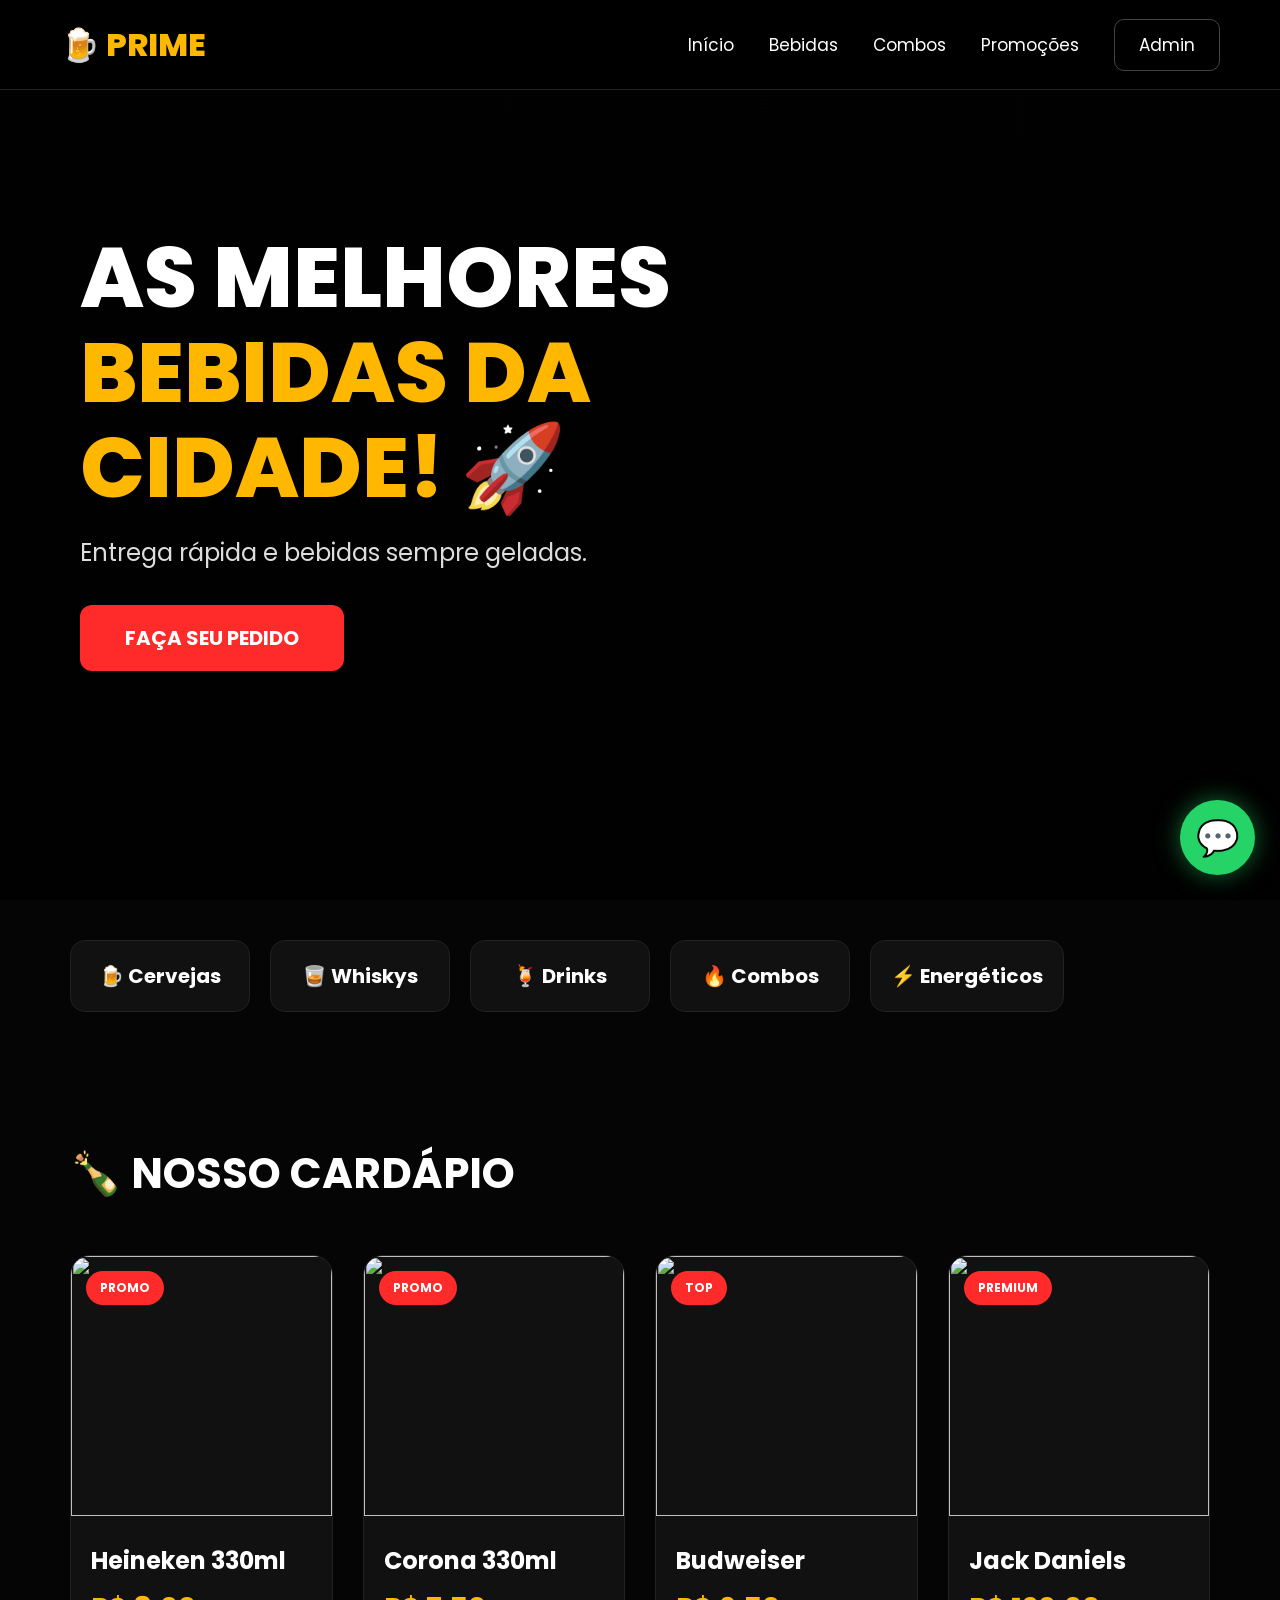
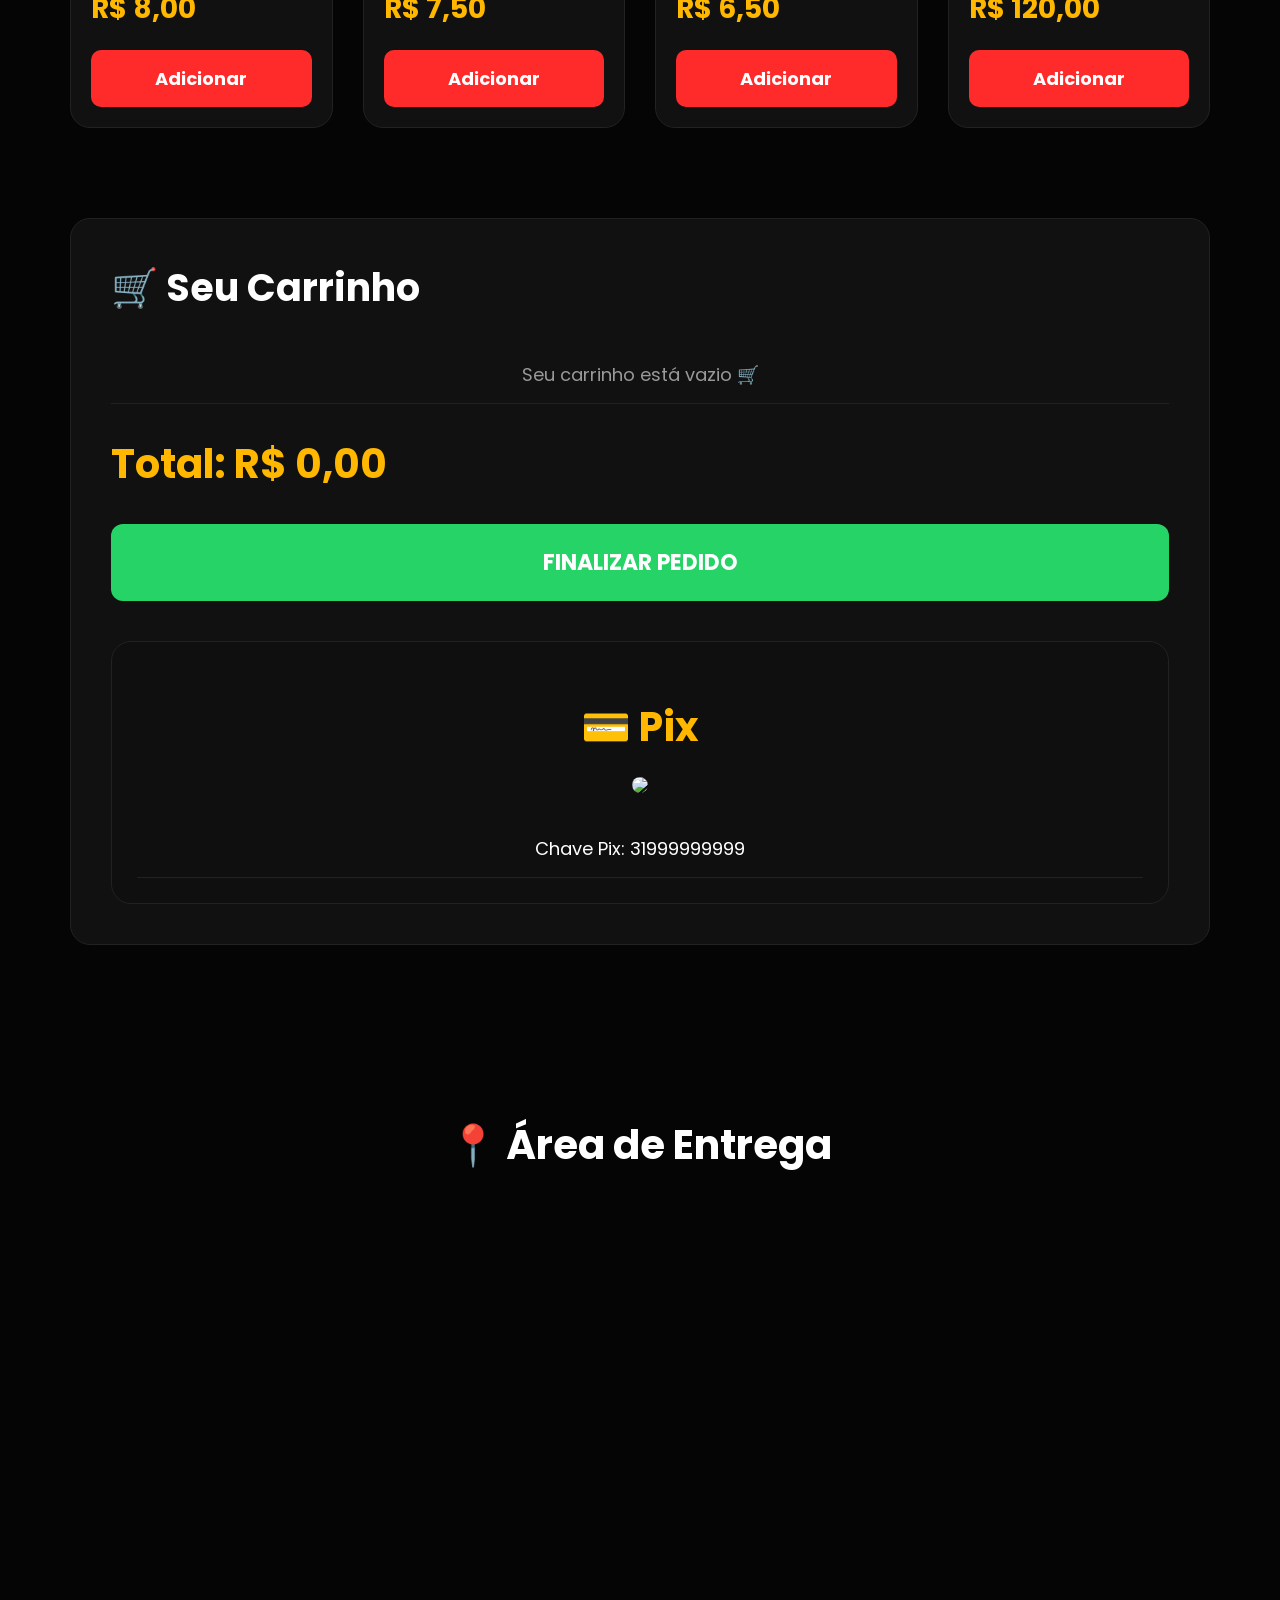
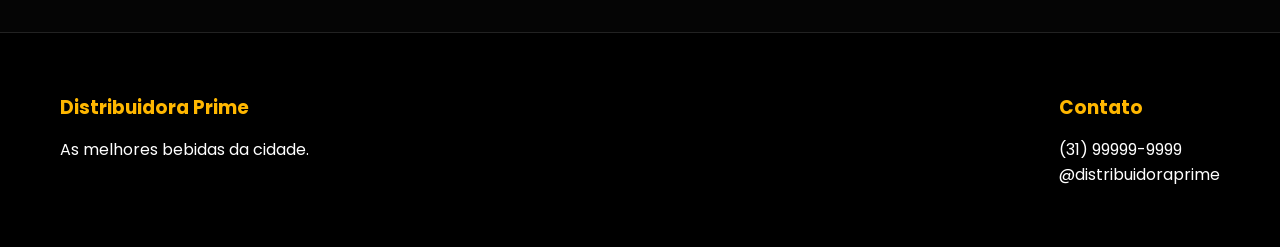
==== index.html @ 2238c29d "jjj" ====
<!DOCTYPE html>
<html lang="pt-br">

<head>

<meta charset="UTF-8">
<meta name="viewport" content="width=device-width, initial-scale=1.0">

<title>Distribuidora Prime</title>

<link rel="stylesheet" href="./style.css">

<link rel="preconnect" href="https://fonts.googleapis.com">

<link href="https://fonts.googleapis.com/css2?family=Poppins:wght@300;400;500;600;700;800&display=swap" rel="stylesheet">

</head>

<body>

<!-- LOADING -->

<div id="loading">

<div class="loader"></div>

<h2>Distribuidora Prime</h2>

</div>

<!-- WHATSAPP -->

<a
href="https://wa.me/5531999999999"
class="whatsapp"
target="_blank">

💬

</a>

<!-- HEADER -->

<header class="header">

<div class="logo">

🍺 PRIME

</div>

<nav>

<a href="index.html">Início</a>

<a href="bebidas.html">Bebidas</a>

<a href="combos.html">Combos</a>

<a href="promocoes.html">Promoções</a>

<a href="admin.html" class="admin-btn">

Admin

</a>

</nav>

</header>

<!-- HERO -->

<section class="hero">

<div class="hero-content fade-up">

<h1>

AS MELHORES <br>

<span>BEBIDAS DA CIDADE!</span> 🚀

</h1>

<p>

Entrega rápida e bebidas sempre geladas.

</p>

<button onclick="irParaCardapio()">

FAÇA SEU PEDIDO

</button>

</div>

</section>

<!-- CATEGORIAS -->

<section class="categorias">

<div class="categoria">
🍺 Cervejas
</div>

<div class="categoria">
🥃 Whiskys
</div>

<div class="categoria">
🍹 Drinks
</div>

<div class="categoria">
🔥 Combos
</div>

<div class="categoria">
⚡ Energéticos
</div>

</section>

<!-- PRODUTOS -->

<section class="produtos">

<div class="titulo">

<h2>

🍾 NOSSO CARDÁPIO

</h2>

</div>

<div class="grid-produtos">

<!-- PRODUTO 1 -->

<div class="card fade-up">

<div class="tag">

PROMO

</div>

<img src="https://images.unsplash.com/photo-1608270586620-248524c67de9?q=80&w=800">

<div class="card-content">

<h3>Heineken 330ml</h3>

<div class="preco">

R$ 8,00

</div>

<button onclick="adicionarCarrinho('Heineken 330ml',8)">

Adicionar

</button>

</div>

</div>

<!-- PRODUTO 2 -->

<div class="card fade-up">

<div class="tag">

PROMO

</div>

<img src="https://images.unsplash.com/photo-1566633806327-68e152aaf26d?q=80&w=800">

<div class="card-content">

<h3>Corona 330ml</h3>

<div class="preco">

R$ 7,50

</div>

<button onclick="adicionarCarrinho('Corona 330ml',7.5)">

Adicionar

</button>

</div>

</div>

<!-- PRODUTO 3 -->

<div class="card fade-up">

<div class="tag">

TOP

</div>

<img src="https://images.unsplash.com/photo-1584225064785-c62a8b43d148?q=80&w=800">

<div class="card-content">

<h3>Budweiser</h3>

<div class="preco">

R$ 6,50

</div>

<button onclick="adicionarCarrinho('Budweiser',6.5)">

Adicionar

</button>

</div>

</div>

<!-- PRODUTO 4 -->

<div class="card fade-up">

<div class="tag">

PREMIUM

</div>

<img src="https://images.unsplash.com/photo-1622483767028-3f66f32aef97?q=80&w=800">

<div class="card-content">

<h3>Jack Daniels</h3>

<div class="preco">

R$ 120,00

</div>

<button onclick="adicionarCarrinho('Jack Daniels',120)">

Adicionar

</button>

</div>

</div>

</div>

</section>

<!-- CARRINHO -->

<section class="carrinho-area">

<div class="carrinho fade-up">

<h2>

🛒 Seu Carrinho

</h2>

<div id="carrinho-itens">

<p class="vazio">

Seu carrinho está vazio 🛒

</p>

</div>

<h3 id="total">

Total: R$ 0,00

</h3>

<button id="finalizar" class="finalizar">

FINALIZAR PEDIDO

</button>

<!-- PIX -->

<div class="pix-box">

<h3>💳 Pix</h3>

<img
src="https://api.qrserver.com/v1/create-qr-code/?size=200x200&data=PIX"
class="pix-qrcode">

<p>Chave Pix: 31999999999</p>

</div>

</div>

</section>

<!-- MAPA -->

<section class="mapa-area">

<h2>

📍 Área de Entrega

</h2>

<iframe
src="https://www.google.com/maps/embed?pb=!1m18"
width="100%"
height="350"
style="border:0;border-radius:20px;"
loading="lazy">
</iframe>

</section>

<!-- FOOTER -->

<footer>

<div>

<h3>Distribuidora Prime</h3>

<p>

As melhores bebidas da cidade.

</p>

</div>

<div>

<h3>Contato</h3>

<p>(31) 99999-9999</p>

<p>@distribuidoraprime</p>

</div>

</footer>

<script src="app.js"></script>

</body>
</html>
---- style.css ----
*{
margin:0;
padding:0;
box-sizing:border-box;
font-family:'Poppins',sans-serif;
}

body{
background:#050505;
color:white;
overflow-x:hidden;
}

/* HEADER */

.header{
position:fixed;
top:0;
left:0;
width:100%;
height:90px;
background:#000;
display:flex;
justify-content:space-between;
align-items:center;
padding:0 60px;
z-index:1000;
border-bottom:1px solid #222;
}

.logo{
font-size:32px;
font-weight:800;
color:#ffb700;
}

nav{
display:flex;
gap:35px;
align-items:center;
}

nav a{
color:white;
text-decoration:none;
font-size:17px;
transition:0.3s;
}

nav a:hover{
color:#ffb700;
}

.admin-btn{
padding:12px 24px;
border:1px solid #444;
border-radius:10px;
}

.admin-btn:hover{
background:#ffb700;
color:black;
}

/* HERO */

.hero{
height:100vh;

background:
linear-gradient(rgba(0,0,0,0.7),rgba(0,0,0,0.8)),
url('https://images.unsplash.com/photo-1514362545857-3bc16c4c7d1b?q=80&w=1600');

background-size:cover;
background-position:center;

display:flex;
align-items:center;

padding:80px;
}

.hero-content{
max-width:650px;
}

.hero h1{
font-size:85px;
line-height:95px;
font-weight:800;
}

.hero span{
color:#ffb700;
}

.hero p{
margin-top:20px;
font-size:24px;
color:#ddd;
}

.hero button{
margin-top:35px;
padding:18px 45px;
border:none;
border-radius:12px;
background:#ff2b2b;
color:white;
font-size:20px;
font-weight:700;
cursor:pointer;
transition:0.3s;
}

.hero button:hover{
transform:scale(1.05);
background:#ffb700;
color:black;
}

/* PRODUTOS */

.produtos{
padding:90px 70px;
}

.titulo h2{
font-size:42px;
margin-bottom:50px;
}

.grid-produtos{
display:grid;
grid-template-columns:repeat(auto-fit,minmax(250px,1fr));
gap:30px;
}

.card{
background:#111;
border-radius:20px;
overflow:hidden;
border:1px solid #222;
transition:0.3s;
}

.card:hover{
transform:translateY(-10px);
border-color:#ffb700;
}

.card img{
width:100%;
height:260px;
object-fit:cover;
}

.card-content{
padding:20px;
}

.card-content h3{
font-size:24px;
margin-bottom:10px;
}

.preco{
font-size:28px;
font-weight:700;
color:#ffb700;
margin-bottom:20px;
}

.card button{
width:100%;
padding:15px;
border:none;
border-radius:10px;
background:#ff2b2b;
color:white;
font-size:18px;
font-weight:700;
cursor:pointer;
transition:0.3s;
}

.card button:hover{
background:#ffb700;
color:black;
}

/* CARRINHO */

.carrinho-area{
padding:0 70px 100px;
}

.carrinho{
background:#111;
border-radius:20px;
padding:40px;
border:1px solid #222;
}

.carrinho h2{
font-size:38px;
margin-bottom:30px;
}

.carrinho p{
padding:15px 0;
border-bottom:1px solid #222;
font-size:18px;
}

.carrinho h3{
margin-top:30px;
font-size:40px;
color:#ffb700;
}

.finalizar{
width:100%;
margin-top:30px;
padding:22px;
border:none;
border-radius:12px;
background:#25d366;
color:white;
font-size:22px;
font-weight:700;
cursor:pointer;
}

footer{
background:#000;
padding:60px;
display:flex;
justify-content:space-between;
border-top:1px solid #222;
}

footer h3{
color:#ffb700;
margin-bottom:15px;
}

/* RESPONSIVO */

@media(max-width:900px){

.header{
padding:20px;
height:auto;
flex-direction:column;
gap:20px;
}

nav{
flex-wrap:wrap;
justify-content:center;
gap:15px;
}

.hero{
padding:30px;
height:auto;
min-height:100vh;
}

.hero h1{
font-size:50px;
line-height:60px;
}

.produtos,
.carrinho-area{
padding:40px 20px;
}

footer{
flex-direction:column;
gap:30px;
}

}
/* PÁGINAS INTERNAS */

.pagina-topo{

padding-top:180px;
padding-bottom:80px;

text-align:center;

background:
linear-gradient(rgba(0,0,0,0.7),rgba(0,0,0,0.8)),
url('https://images.unsplash.com/photo-1514362545857-3bc16c4c7d1b?q=80&w=1600');

background-size:cover;
background-position:center;

}

.pagina-topo h1{

font-size:70px;
margin-bottom:20px;

}

.pagina-topo p{

font-size:24px;
color:#ddd;

}
/* ITENS DO CARRINHO */

.item-carrinho{

display:flex;
justify-content:space-between;
align-items:center;

padding:15px 0;

border-bottom:1px solid #222;

}

.item-carrinho h4{

font-size:20px;

}

.item-carrinho p{

color:#ffb700;
font-weight:700;

}

.item-carrinho button{

background:red;
border:none;
color:white;

width:40px;
height:40px;

border-radius:50%;

cursor:pointer;

font-size:18px;

}

.vazio{

text-align:center;
padding:30px;
color:#999;

}

html{

scroll-behavior:smooth;
}
/* LOADING */

#loading{

position:fixed;
width:100%;
height:100vh;

background:#000;

display:flex;
flex-direction:column;
justify-content:center;
align-items:center;

z-index:99999;

}

.loader{

width:80px;
height:80px;

border:8px solid #222;
border-top:8px solid #ffb700;

border-radius:50%;

animation:girar 1s linear infinite;

}

@keyframes girar{

100%{
transform:rotate(360deg);
}

}

#loading h2{

margin-top:20px;
color:#ffb700;
font-size:32px;

}

/* WHATSAPP */

.whatsapp{

position:fixed;

right:25px;
bottom:25px;

width:75px;
height:75px;

background:#25d366;

display:flex;
justify-content:center;
align-items:center;

border-radius:50%;

font-size:35px;

text-decoration:none;

z-index:9999;

box-shadow:0 0 25px rgba(37,211,102,0.5);

transition:0.3s;

animation:flutuar 2s infinite;

}

.whatsapp:hover{

transform:scale(1.1);

}

@keyframes flutuar{

50%{
transform:translateY(-8px);
}

}

/* CATEGORIAS */

.categorias{

display:flex;
gap:20px;

padding:40px 70px;

overflow:auto;

}

.categoria{

min-width:180px;

background:#111;

padding:20px;

border-radius:15px;

text-align:center;

font-size:20px;
font-weight:700;

border:1px solid #222;

cursor:pointer;

transition:0.3s;

}

.categoria:hover{

background:#ffb700;
color:black;

transform:translateY(-5px);

}

/* TAG DOS PRODUTOS */

.tag{

position:absolute;

top:15px;
left:15px;

background:#ff2b2b;

padding:8px 14px;

border-radius:30px;

font-size:12px;
font-weight:700;

z-index:10;

}

/* CARD */

.card{

position:relative;

}

.card img{

transition:0.4s;

}

.card:hover img{

transform:scale(1.05);

}

/* PIX */

.pix-box{

margin-top:40px;

background:#0f0f0f;

padding:25px;

border-radius:20px;

text-align:center;

border:1px solid #222;

}

.pix-box h3{

margin-bottom:20px;
color:#ffb700;

}

.pix-qrcode{

width:200px;
border-radius:20px;

margin-bottom:20px;

}

/* ANIMAÇÕES */

.fade-up{

animation:fadeUp 1s ease;

}

@keyframes fadeUp{

from{

opacity:0;
transform:translateY(40px);

}

to{

opacity:1;
transform:translateY(0);

}

}

/* BOTÃO LIMPAR */

.limpar-btn{

width:100%;

margin-top:20px;

padding:15px;

border:none;

border-radius:12px;

background:#ff2b2b;

color:white;

font-size:18px;
font-weight:700;

cursor:pointer;

transition:0.3s;

}

.limpar-btn:hover{

background:#ffb700;
color:black;

}

/* ADMIN */

.admin-area{

padding:50px 70px;

}

.admin-box{

background:#111;

padding:40px;

border-radius:20px;

border:1px solid #222;

max-width:700px;

margin:auto;

}

.admin-box h2{

margin-bottom:30px;

font-size:35px;

}

.admin-box input{

width:100%;

padding:18px;

margin-bottom:20px;

border:none;

border-radius:12px;

background:#1a1a1a;

color:white;

font-size:18px;

outline:none;

}

.admin-title{

font-size:40px;

margin-bottom:40px;

text-align:center;

}

.delete-btn{

background:red !important;

}

.delete-btn:hover{

background:#ffb700 !important;
color:black !important;

}

/* MAPA */

.mapa-area{

padding:70px;

}

.mapa-area h2{

font-size:40px;

margin-bottom:30px;

text-align:center;

}

/* RESPONSIVO EXTRA */

@media(max-width:700px){

.hero h1{

font-size:42px;
line-height:52px;

}

.pagina-topo h1{

font-size:45px;

}

.logo{

font-size:24px;

}

.categorias{

padding:20px;

}

.admin-area{

padding:20px;

}

.mapa-area{

padding:20px;

}

}
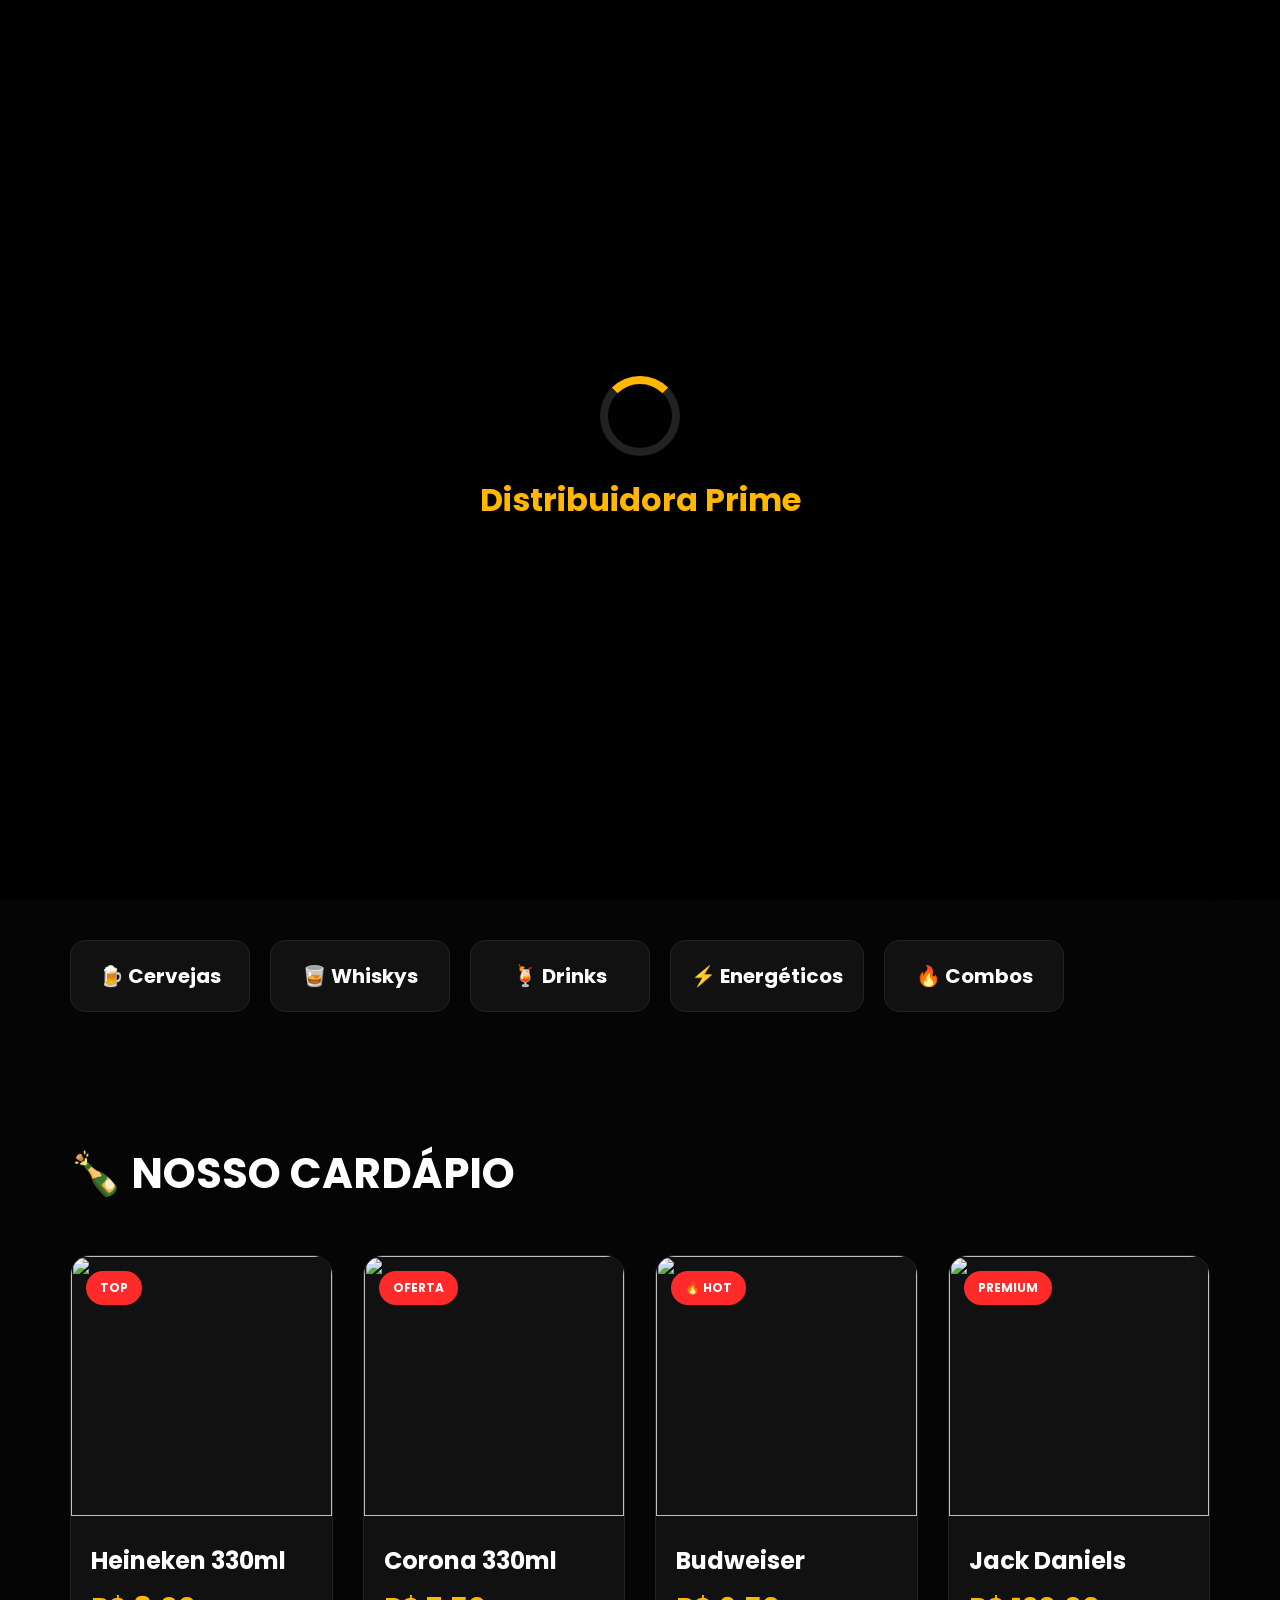
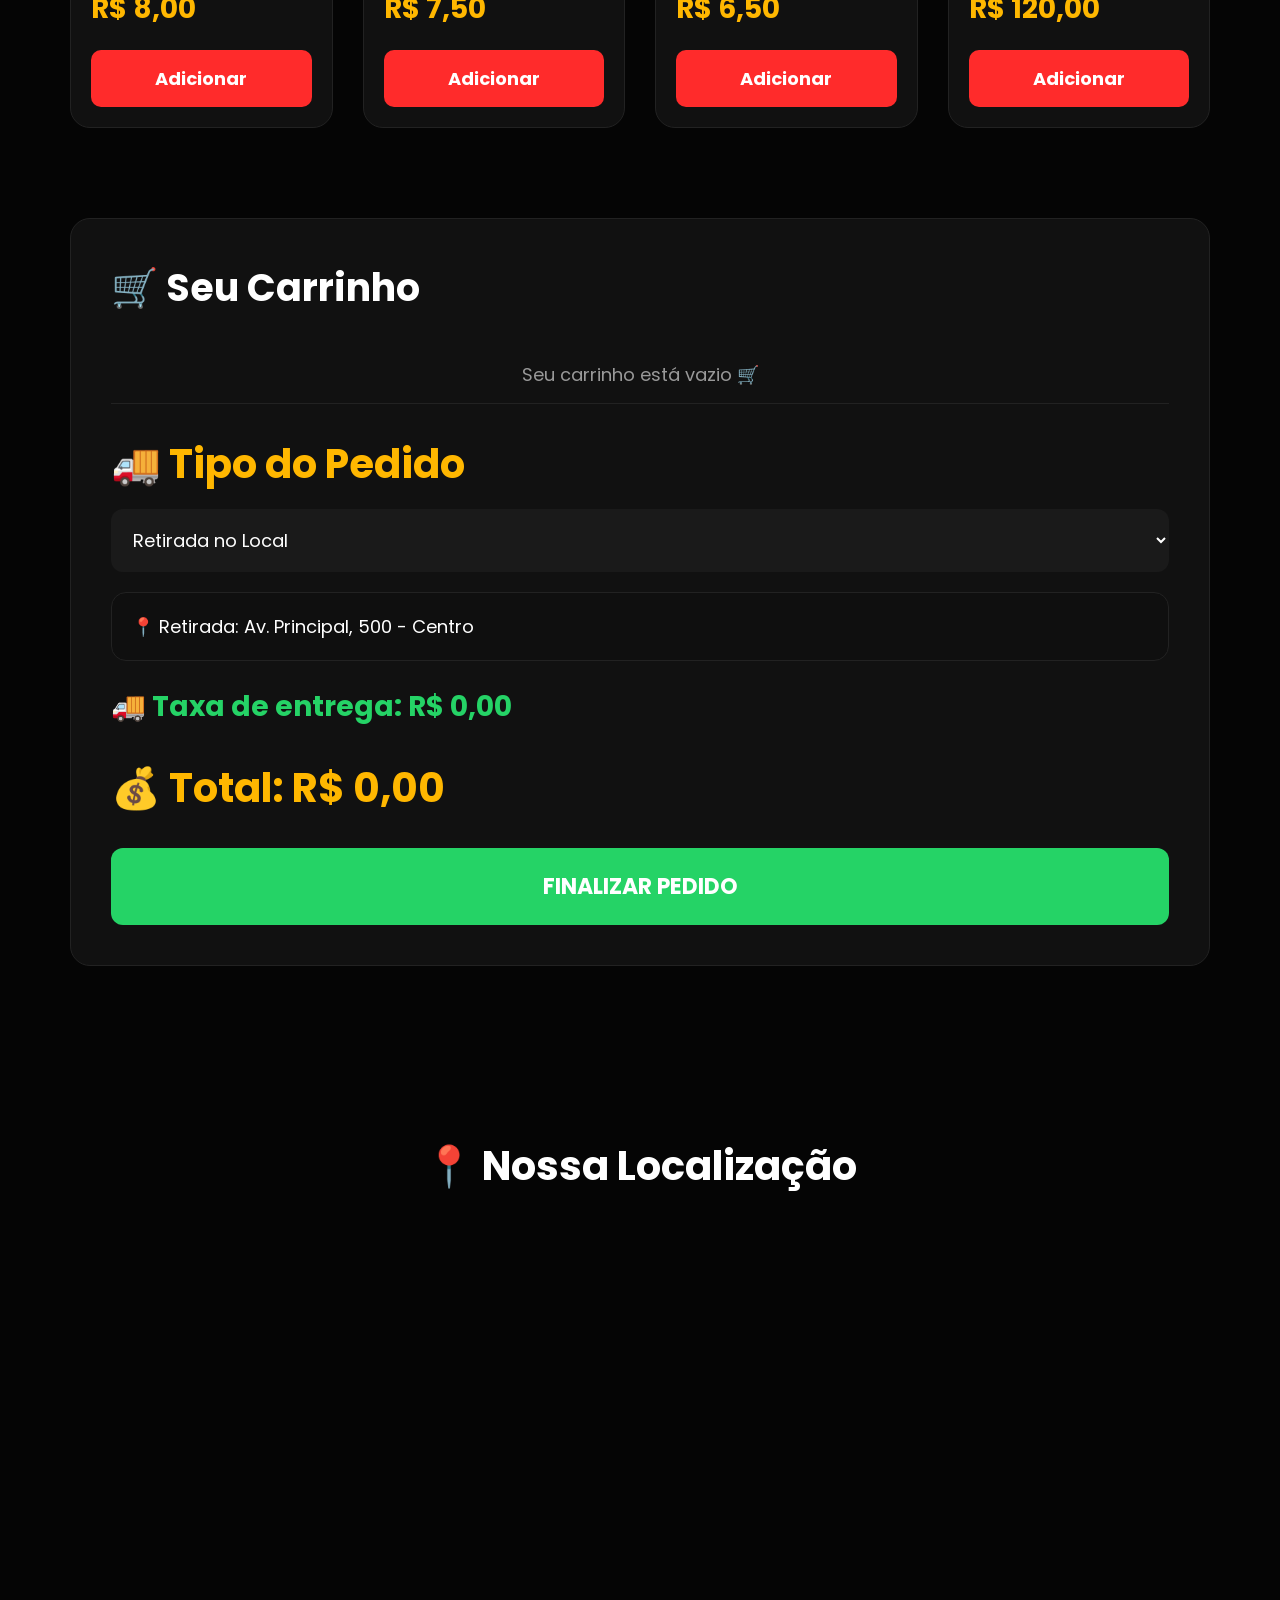
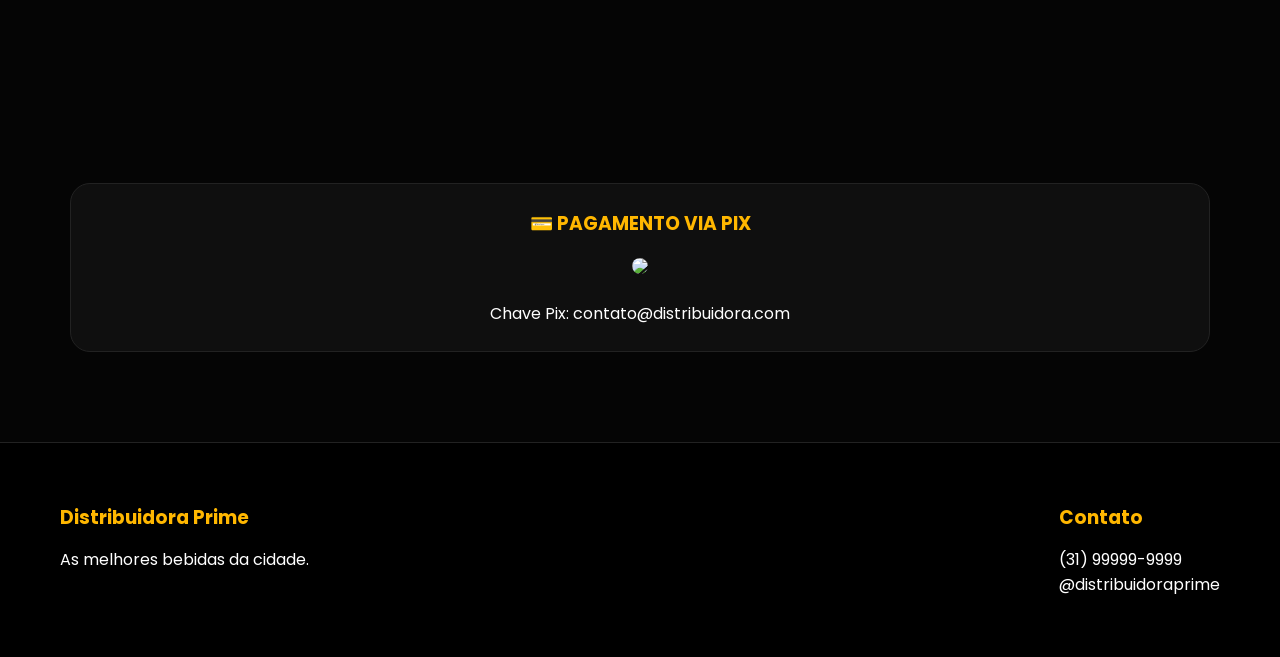
==== commit 3f95171c: "hhh" ====
--- a/index.html
+++ b/index.html
@@ -1,5 +1,5 @@
 <!DOCTYPE html>
-<html lang="pt-br">
+<html lang="pt-BR">
 
 <head>
 
@@ -8,7 +8,7 @@
 
 <title>Distribuidora Prime</title>
 
-<link rel="stylesheet" href="./style.css">
+<link rel="stylesheet" href="style.css">
 
 <link rel="preconnect" href="https://fonts.googleapis.com">
 
@@ -45,7 +45,7 @@
 
 <div class="logo">
 
-🍺 PRIME
+🍺 DISTRIBUIDORA PRIME
 
 </div>
 
@@ -85,7 +85,7 @@
 
 <p>
 
-Entrega rápida e bebidas sempre geladas.
+Entrega rápida e bebidas geladas na sua casa.
 
 </p>
 
@@ -104,23 +104,33 @@
 <section class="categorias">
 
 <div class="categoria">
+
 🍺 Cervejas
+
 </div>
 
 <div class="categoria">
+
 🥃 Whiskys
+
 </div>
 
 <div class="categoria">
+
 🍹 Drinks
+
 </div>
 
 <div class="categoria">
+
+⚡ Energéticos
+
+</div>
+
+<div class="categoria">
+
 🔥 Combos
-</div>
-
-<div class="categoria">
-⚡ Energéticos
+
 </div>
 
 </section>
@@ -141,13 +151,13 @@
 
 <div class="grid-produtos">
 
-<!-- PRODUTO 1 -->
+<!-- PRODUTO -->
 
 <div class="card fade-up">
 
 <div class="tag">
 
-PROMO
+TOP
 
 </div>
 
@@ -173,13 +183,13 @@
 
 </div>
 
-<!-- PRODUTO 2 -->
+<!-- PRODUTO -->
 
 <div class="card fade-up">
 
 <div class="tag">
 
-PROMO
+OFERTA
 
 </div>
 
@@ -205,13 +215,13 @@
 
 </div>
 
-<!-- PRODUTO 3 -->
+<!-- PRODUTO -->
 
 <div class="card fade-up">
 
 <div class="tag">
 
-TOP
+🔥 HOT
 
 </div>
 
@@ -237,7 +247,7 @@
 
 </div>
 
-<!-- PRODUTO 4 -->
+<!-- PRODUTO -->
 
 <div class="card fade-up">
 
@@ -295,32 +305,82 @@
 
 </div>
 
+<!-- ENTREGA -->
+
+<div class="tipo-pedido">
+
+<h3>
+
+🚚 Tipo do Pedido
+
+</h3>
+
+<select id="tipo-entrega">
+
+<option value="retirada">
+
+Retirada no Local
+
+</option>
+
+<option value="entrega">
+
+Entrega
+
+</option>
+
+</select>
+
+</div>
+
+<!-- ENDEREÇO -->
+
+<div
+id="endereco-box"
+style="display:none;">
+
+<input
+type="text"
+id="endereco"
+placeholder="Digite seu endereço">
+
+</div>
+
+<!-- RETIRADA -->
+
+<div
+id="retirada-box"
+class="retirada-box">
+
+📍 Retirada:
+Av. Principal, 500 - Centro
+
+</div>
+
+<!-- TAXA -->
+
+<h3 id="taxa">
+
+🚚 Taxa de entrega: R$ 0,00
+
+</h3>
+
+<!-- TOTAL -->
+
 <h3 id="total">
 
-Total: R$ 0,00
+💰 Total: R$ 0,00
 
 </h3>
 
+<!-- FINALIZAR -->
+
 <button id="finalizar" class="finalizar">
 
 FINALIZAR PEDIDO
 
 </button>
 
-<!-- PIX -->
-
-<div class="pix-box">
-
-<h3>💳 Pix</h3>
-
-<img
-src="https://api.qrserver.com/v1/create-qr-code/?size=200x200&data=PIX"
-class="pix-qrcode">
-
-<p>Chave Pix: 31999999999</p>
-
-</div>
-
 </div>
 
 </section>
@@ -331,7 +391,7 @@
 
 <h2>
 
-📍 Área de Entrega
+📍 Nossa Localização
 
 </h2>
 
@@ -340,8 +400,37 @@
 width="100%"
 height="350"
 style="border:0;border-radius:20px;"
+allowfullscreen=""
 loading="lazy">
+
 </iframe>
+
+</section>
+
+<!-- PIX -->
+
+<section class="produtos">
+
+<div class="pix-box">
+
+<h3>
+
+💳 PAGAMENTO VIA PIX
+
+</h3>
+
+<img
+class="pix-qrcode"
+src="https://api.qrserver.com/v1/create-qr-code/?size=200x200&data=PIX">
+
+<p>
+
+Chave Pix:
+contato@distribuidora.com
+
+</p>
+
+</div>
 
 </section>
 
--- a/style.css
+++ b/style.css
@@ -785,4 +785,92 @@
 
 }
 
+}
+
+/* ENTREGA */
+
+.tipo-pedido{
+
+margin-top:30px;
+
+}
+
+.tipo-pedido h3{
+
+margin-bottom:15px;
+
+color:#ffb700;
+
+}
+
+.tipo-pedido select{
+
+width:100%;
+
+padding:18px;
+
+border:none;
+
+border-radius:12px;
+
+background:#1a1a1a;
+
+color:white;
+
+font-size:18px;
+
+outline:none;
+
+}
+
+#endereco-box{
+
+margin-top:20px;
+
+}
+
+#endereco{
+
+width:100%;
+
+padding:18px;
+
+border:none;
+
+border-radius:12px;
+
+background:#1a1a1a;
+
+color:white;
+
+font-size:18px;
+
+outline:none;
+
+}
+
+.retirada-box{
+
+margin-top:20px;
+
+padding:20px;
+
+background:#0f0f0f;
+
+border:1px solid #222;
+
+border-radius:15px;
+
+font-size:18px;
+
+}
+
+#taxa{
+
+margin-top:25px;
+
+font-size:28px;
+
+color:#25d366;
+
 }
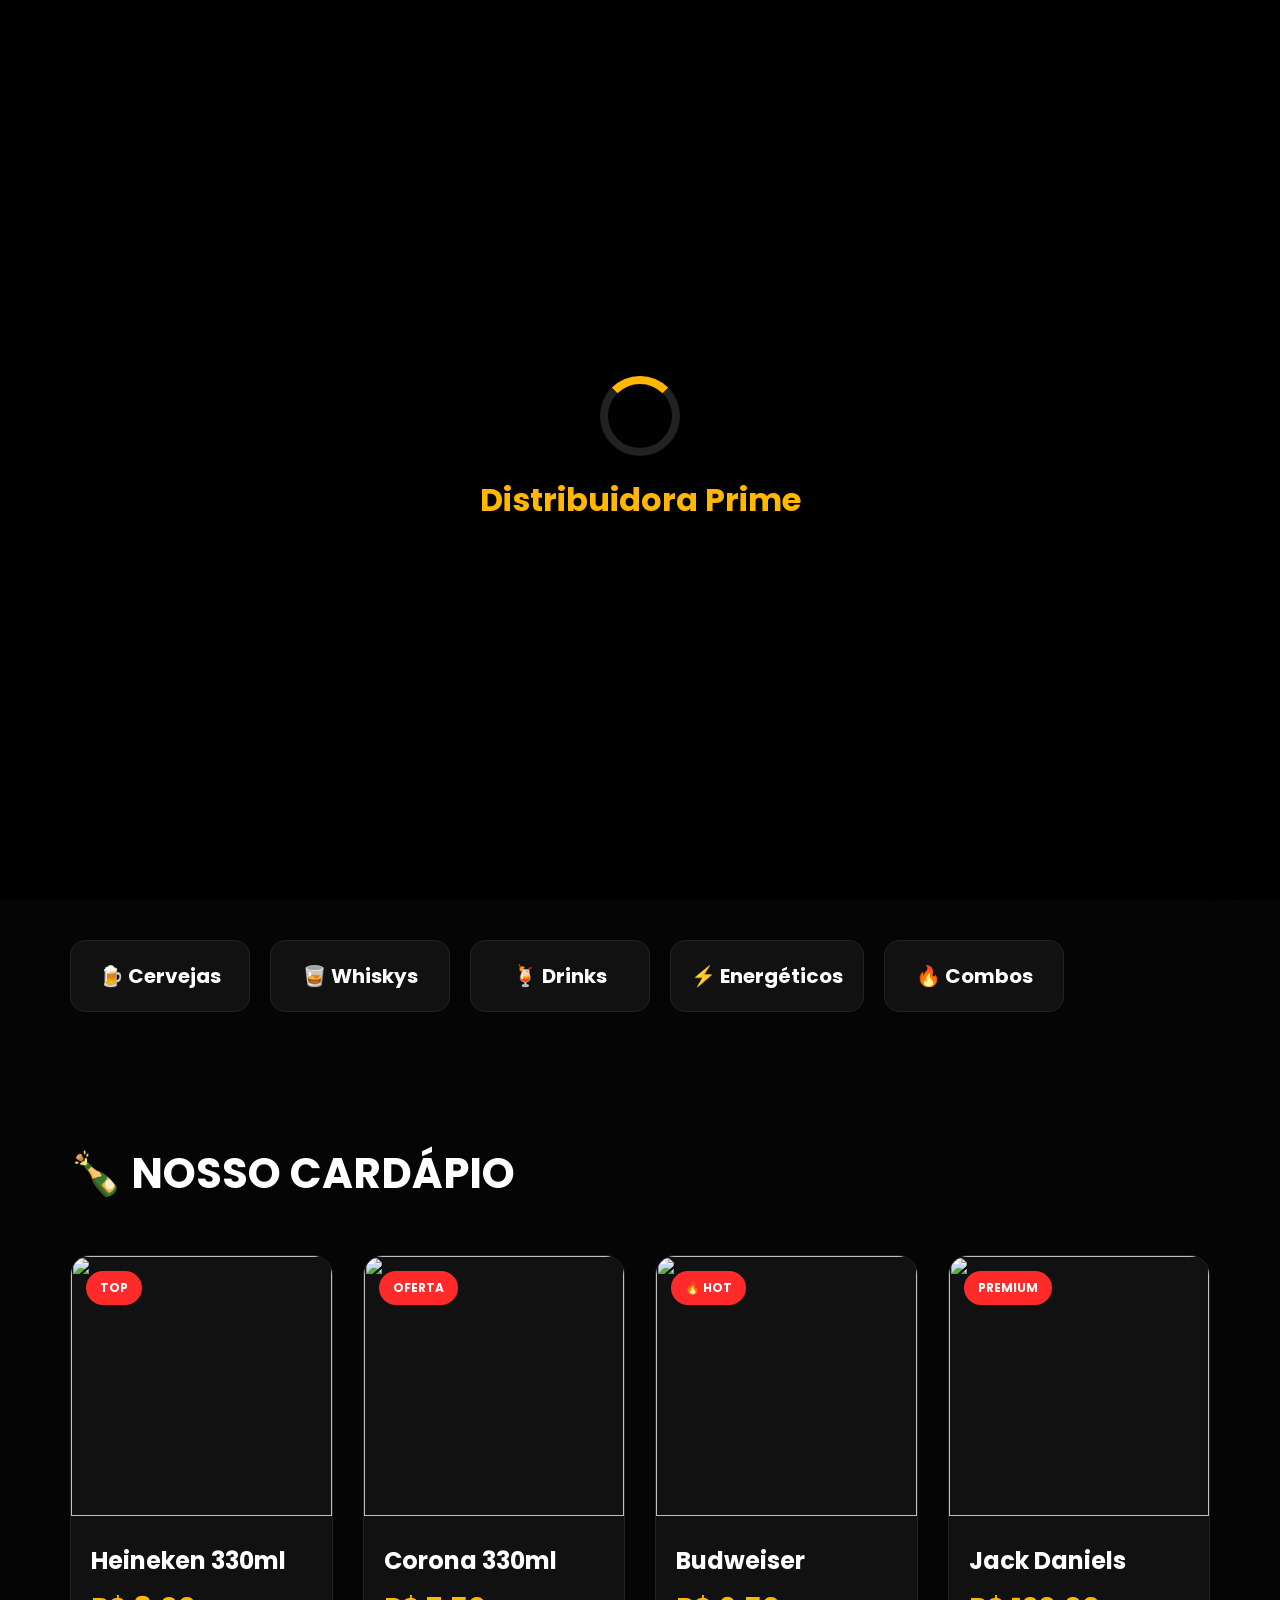
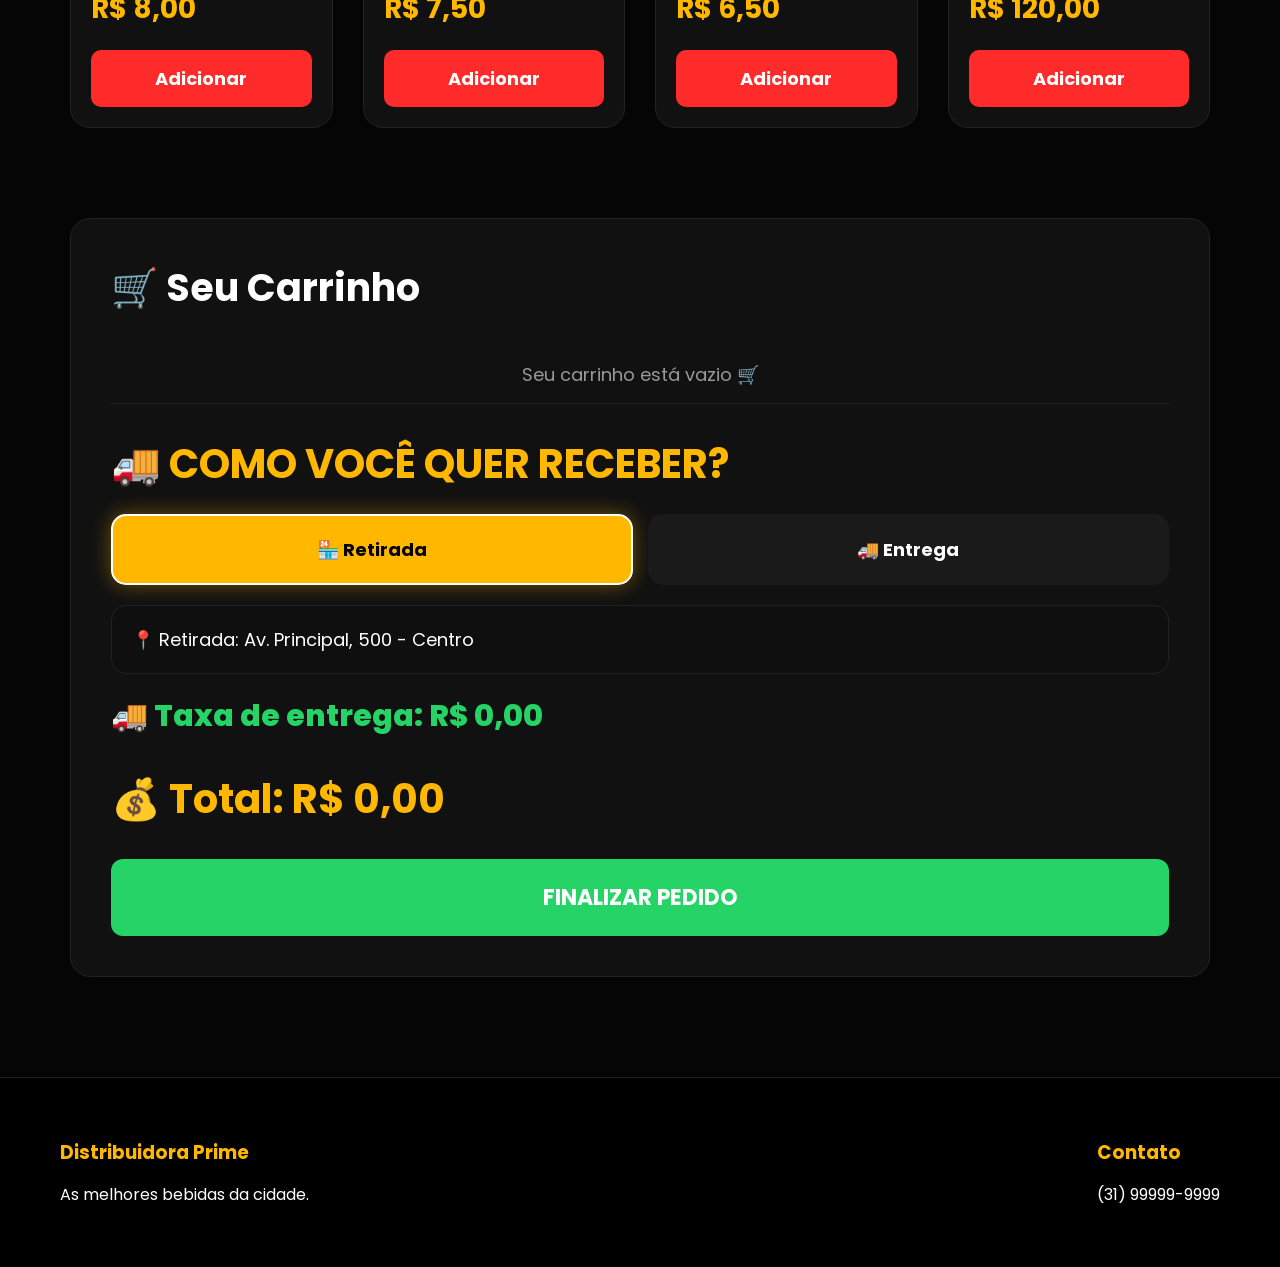
==== commit 5408c393: "lll" ====
--- a/index.html
+++ b/index.html
@@ -103,35 +103,15 @@
 
 <section class="categorias">
 
-<div class="categoria">
-
-🍺 Cervejas
-
-</div>
-
-<div class="categoria">
-
-🥃 Whiskys
-
-</div>
-
-<div class="categoria">
-
-🍹 Drinks
-
-</div>
-
-<div class="categoria">
-
-⚡ Energéticos
-
-</div>
-
-<div class="categoria">
-
-🔥 Combos
-
-</div>
+<div class="categoria">🍺 Cervejas</div>
+
+<div class="categoria">🥃 Whiskys</div>
+
+<div class="categoria">🍹 Drinks</div>
+
+<div class="categoria">⚡ Energéticos</div>
+
+<div class="categoria">🔥 Combos</div>
 
 </section>
 
@@ -141,160 +121,140 @@
 
 <div class="titulo">
 
+<h2>🍾 NOSSO CARDÁPIO</h2>
+
+</div>
+
+<div class="grid-produtos">
+
+<!-- CARD -->
+
+<div class="card fade-up">
+
+<div class="tag">TOP</div>
+
+<img src="https://images.unsplash.com/photo-1608270586620-248524c67de9?q=80&w=800">
+
+<div class="card-content">
+
+<h3>Heineken 330ml</h3>
+
+<div class="preco">
+
+R$ 8,00
+
+</div>
+
+<button onclick="adicionarCarrinho('Heineken 330ml',8)">
+
+Adicionar
+
+</button>
+
+</div>
+
+</div>
+
+<!-- CARD -->
+
+<div class="card fade-up">
+
+<div class="tag">OFERTA</div>
+
+<img src="https://images.unsplash.com/photo-1566633806327-68e152aaf26d?q=80&w=800">
+
+<div class="card-content">
+
+<h3>Corona 330ml</h3>
+
+<div class="preco">
+
+R$ 7,50
+
+</div>
+
+<button onclick="adicionarCarrinho('Corona 330ml',7.5)">
+
+Adicionar
+
+</button>
+
+</div>
+
+</div>
+
+<!-- CARD -->
+
+<div class="card fade-up">
+
+<div class="tag">🔥 HOT</div>
+
+<img src="https://images.unsplash.com/photo-1584225064785-c62a8b43d148?q=80&w=800">
+
+<div class="card-content">
+
+<h3>Budweiser</h3>
+
+<div class="preco">
+
+R$ 6,50
+
+</div>
+
+<button onclick="adicionarCarrinho('Budweiser',6.5)">
+
+Adicionar
+
+</button>
+
+</div>
+
+</div>
+
+<!-- CARD -->
+
+<div class="card fade-up">
+
+<div class="tag">PREMIUM</div>
+
+<img src="https://images.unsplash.com/photo-1622483767028-3f66f32aef97?q=80&w=800">
+
+<div class="card-content">
+
+<h3>Jack Daniels</h3>
+
+<div class="preco">
+
+R$ 120,00
+
+</div>
+
+<button onclick="adicionarCarrinho('Jack Daniels',120)">
+
+Adicionar
+
+</button>
+
+</div>
+
+</div>
+
+</div>
+
+</section>
+
+<!-- CARRINHO -->
+
+<section class="carrinho-area">
+
+<div class="carrinho fade-up">
+
 <h2>
 
-🍾 NOSSO CARDÁPIO
+🛒 Seu Carrinho
 
 </h2>
 
-</div>
-
-<div class="grid-produtos">
-
-<!-- PRODUTO -->
-
-<div class="card fade-up">
-
-<div class="tag">
-
-TOP
-
-</div>
-
-<img src="https://images.unsplash.com/photo-1608270586620-248524c67de9?q=80&w=800">
-
-<div class="card-content">
-
-<h3>Heineken 330ml</h3>
-
-<div class="preco">
-
-R$ 8,00
-
-</div>
-
-<button onclick="adicionarCarrinho('Heineken 330ml',8)">
-
-Adicionar
-
-</button>
-
-</div>
-
-</div>
-
-<!-- PRODUTO -->
-
-<div class="card fade-up">
-
-<div class="tag">
-
-OFERTA
-
-</div>
-
-<img src="https://images.unsplash.com/photo-1566633806327-68e152aaf26d?q=80&w=800">
-
-<div class="card-content">
-
-<h3>Corona 330ml</h3>
-
-<div class="preco">
-
-R$ 7,50
-
-</div>
-
-<button onclick="adicionarCarrinho('Corona 330ml',7.5)">
-
-Adicionar
-
-</button>
-
-</div>
-
-</div>
-
-<!-- PRODUTO -->
-
-<div class="card fade-up">
-
-<div class="tag">
-
-🔥 HOT
-
-</div>
-
-<img src="https://images.unsplash.com/photo-1584225064785-c62a8b43d148?q=80&w=800">
-
-<div class="card-content">
-
-<h3>Budweiser</h3>
-
-<div class="preco">
-
-R$ 6,50
-
-</div>
-
-<button onclick="adicionarCarrinho('Budweiser',6.5)">
-
-Adicionar
-
-</button>
-
-</div>
-
-</div>
-
-<!-- PRODUTO -->
-
-<div class="card fade-up">
-
-<div class="tag">
-
-PREMIUM
-
-</div>
-
-<img src="https://images.unsplash.com/photo-1622483767028-3f66f32aef97?q=80&w=800">
-
-<div class="card-content">
-
-<h3>Jack Daniels</h3>
-
-<div class="preco">
-
-R$ 120,00
-
-</div>
-
-<button onclick="adicionarCarrinho('Jack Daniels',120)">
-
-Adicionar
-
-</button>
-
-</div>
-
-</div>
-
-</div>
-
-</section>
-
-<!-- CARRINHO -->
-
-<section class="carrinho-area">
-
-<div class="carrinho fade-up">
-
-<h2>
-
-🛒 Seu Carrinho
-
-</h2>
-
 <div id="carrinho-itens">
 
 <p class="vazio">
@@ -311,25 +271,29 @@
 
 <h3>
 
-🚚 Tipo do Pedido
+🚚 COMO VOCÊ QUER RECEBER?
 
 </h3>
 
-<select id="tipo-entrega">
-
-<option value="retirada">
-
-Retirada no Local
-
-</option>
-
-<option value="entrega">
-
-Entrega
-
-</option>
-
-</select>
+<div class="opcoes-entrega">
+
+<button
+id="btn-retirada"
+class="opcao ativo">
+
+🏪 Retirada
+
+</button>
+
+<button
+id="btn-entrega"
+class="opcao">
+
+🚚 Entrega
+
+</button>
+
+</div>
 
 </div>
 
@@ -385,78 +349,27 @@
 
 </section>
 
-<!-- MAPA -->
-
-<section class="mapa-area">
-
-<h2>
-
-📍 Nossa Localização
-
-</h2>
-
-<iframe
-src="https://www.google.com/maps/embed?pb=!1m18"
-width="100%"
-height="350"
-style="border:0;border-radius:20px;"
-allowfullscreen=""
-loading="lazy">
-
-</iframe>
-
-</section>
-
-<!-- PIX -->
-
-<section class="produtos">
-
-<div class="pix-box">
-
-<h3>
-
-💳 PAGAMENTO VIA PIX
-
-</h3>
-
-<img
-class="pix-qrcode"
-src="https://api.qrserver.com/v1/create-qr-code/?size=200x200&data=PIX">
+<!-- FOOTER -->
+
+<footer>
+
+<div>
+
+<h3>Distribuidora Prime</h3>
 
 <p>
 
-Chave Pix:
-contato@distribuidora.com
+As melhores bebidas da cidade.
 
 </p>
 
 </div>
 
-</section>
-
-<!-- FOOTER -->
-
-<footer>
-
 <div>
 
-<h3>Distribuidora Prime</h3>
-
-<p>
-
-As melhores bebidas da cidade.
-
-</p>
-
-</div>
-
-<div>
-
 <h3>Contato</h3>
 
 <p>(31) 99999-9999</p>
-
-<p>@distribuidoraprime</p>
 
 </div>
 
--- a/style.css
+++ b/style.css
@@ -873,4 +873,75 @@
 
 color:#25d366;
 
+}
+/* ENTREGA PREMIUM */
+
+.opcoes-entrega{
+
+display:flex;
+gap:15px;
+
+margin-top:20px;
+
+}
+
+.opcao{
+
+flex:1;
+
+padding:20px;
+
+border:none;
+
+border-radius:15px;
+
+background:#1a1a1a;
+
+color:white;
+
+font-size:18px;
+font-weight:700;
+
+cursor:pointer;
+
+transition:0.3s;
+
+border:2px solid transparent;
+
+}
+
+.opcao:hover{
+
+transform:translateY(-3px);
+
+}
+
+.opcao.ativo{
+
+background:#ffb700;
+
+color:black;
+
+border-color:#fff;
+
+box-shadow:0 0 20px rgba(255,183,0,0.4);
+
+}
+
+#endereco{
+
+margin-top:20px;
+
+}
+
+#taxa{
+
+margin-top:20px;
+
+font-size:30px;
+
+font-weight:800;
+
+color:#25d366;
+
 }
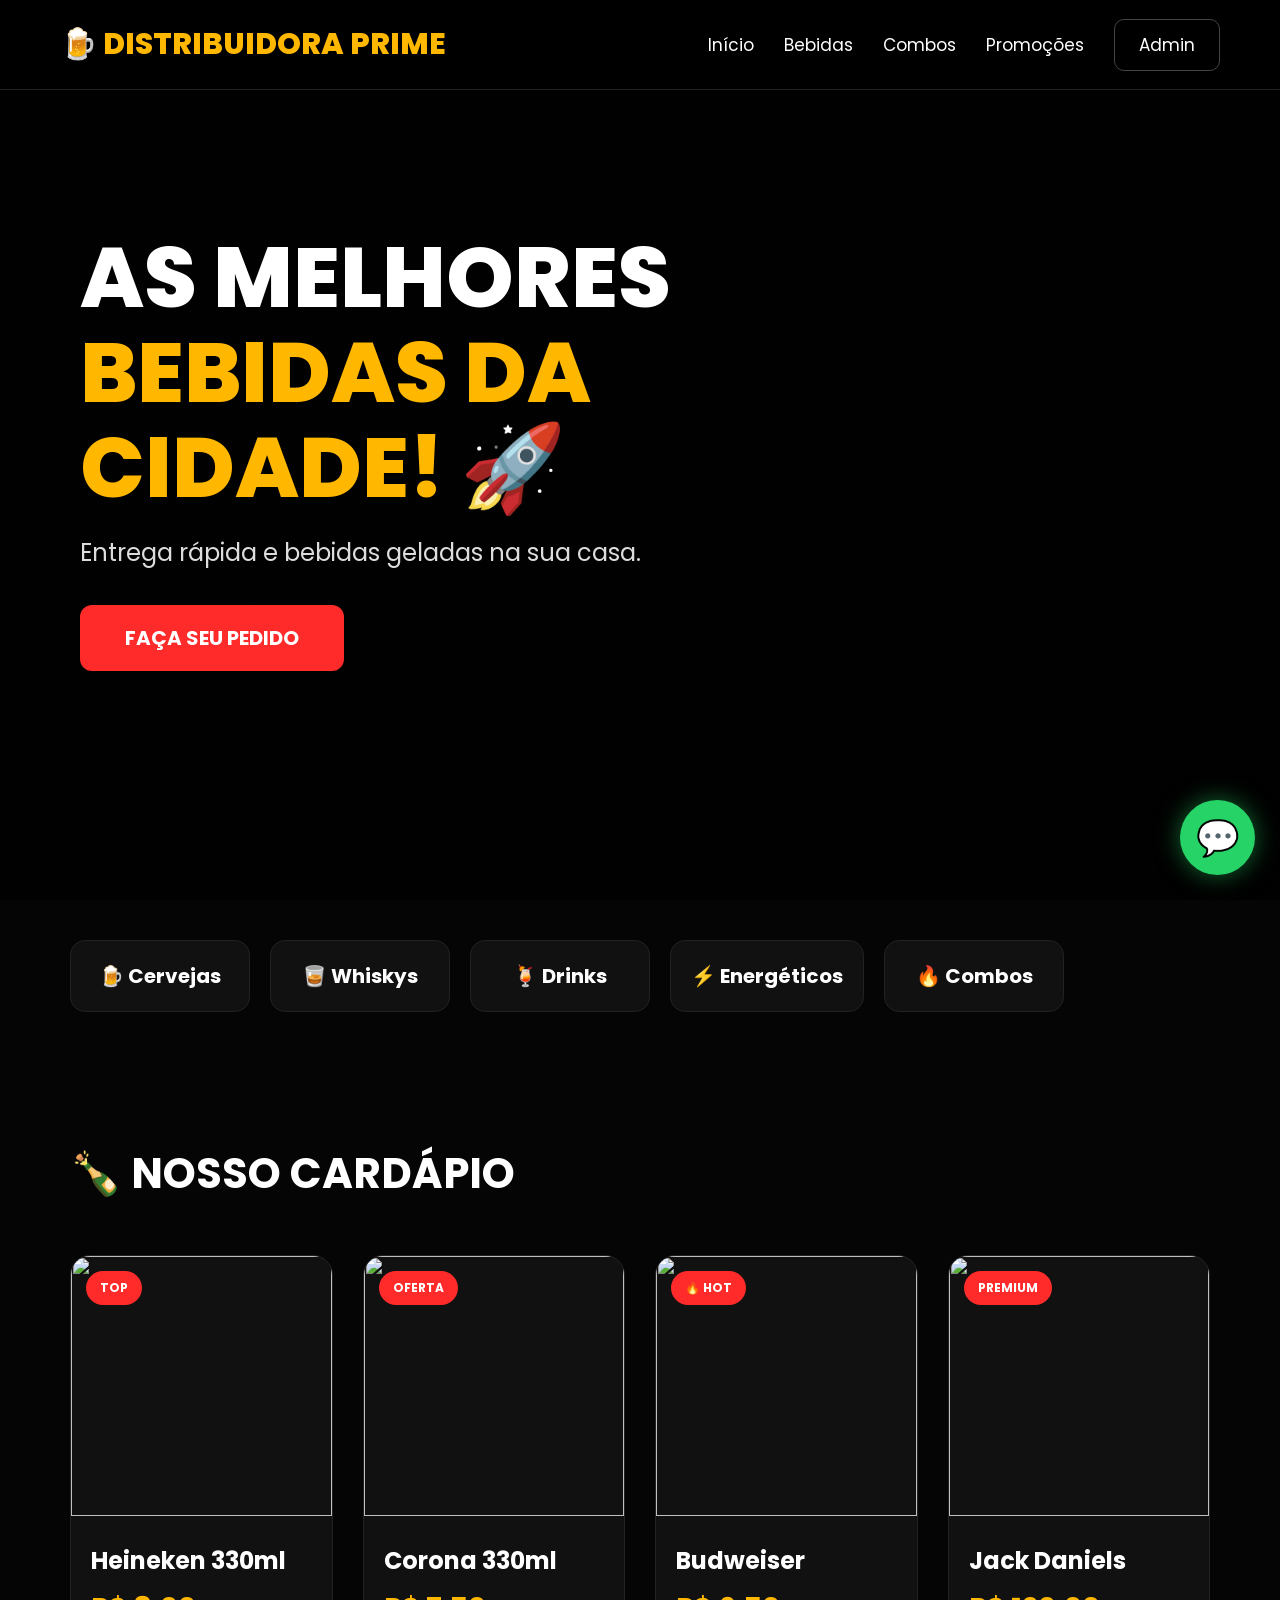
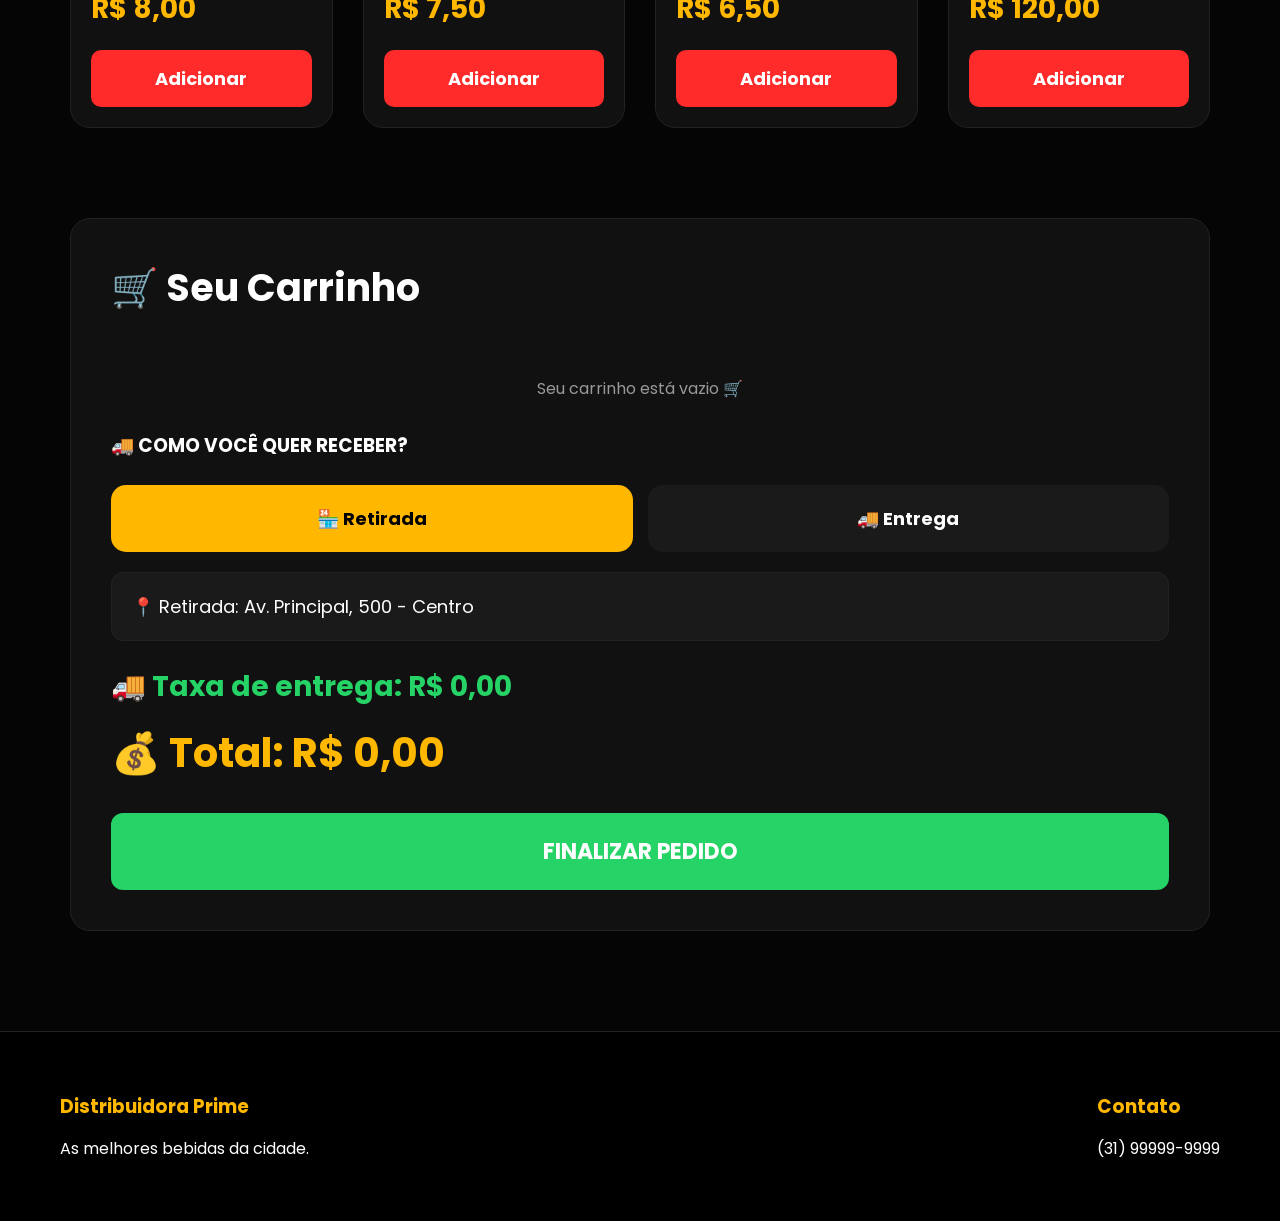
==== commit 198342fe: "hhh" ====
--- a/index.html
+++ b/index.html
@@ -127,7 +127,7 @@
 
 <div class="grid-produtos">
 
-<!-- CARD -->
+<!-- PRODUTO -->
 
 <div class="card fade-up">
 
@@ -155,7 +155,7 @@
 
 </div>
 
-<!-- CARD -->
+<!-- PRODUTO -->
 
 <div class="card fade-up">
 
@@ -183,7 +183,7 @@
 
 </div>
 
-<!-- CARD -->
+<!-- PRODUTO -->
 
 <div class="card fade-up">
 
@@ -211,7 +211,7 @@
 
 </div>
 
-<!-- CARD -->
+<!-- PRODUTO -->
 
 <div class="card fade-up">
 
@@ -305,8 +305,46 @@
 
 <input
 type="text"
-id="endereco"
-placeholder="Digite seu endereço">
+id="rua"
+placeholder="Digite sua rua">
+
+<input
+type="text"
+id="numero"
+placeholder="Número da residência">
+
+<input
+type="text"
+id="referencia"
+placeholder="Ponto de referência">
+
+<select id="bairro">
+
+<option value="">
+Selecione seu bairro
+</option>
+
+<option value="5">
+Centro - R$ 5
+</option>
+
+<option value="8">
+Santa Helena - R$ 8
+</option>
+
+<option value="10">
+Industrial - R$ 10
+</option>
+
+<option value="12">
+Novo Horizonte - R$ 12
+</option>
+
+<option value="15">
+Zona Rural - R$ 15
+</option>
+
+</select>
 
 </div>
 
--- a/style.css
+++ b/style.css
@@ -5,377 +5,24 @@
 font-family:'Poppins',sans-serif;
 }
 
+html{
+scroll-behavior:smooth;
+}
+
 body{
 background:#050505;
 color:white;
 overflow-x:hidden;
 }
 
-/* HEADER */
-
-.header{
+/* LOADING */
+
+#loading{
+
 position:fixed;
 top:0;
 left:0;
-width:100%;
-height:90px;
-background:#000;
-display:flex;
-justify-content:space-between;
-align-items:center;
-padding:0 60px;
-z-index:1000;
-border-bottom:1px solid #222;
-}
-
-.logo{
-font-size:32px;
-font-weight:800;
-color:#ffb700;
-}
-
-nav{
-display:flex;
-gap:35px;
-align-items:center;
-}
-
-nav a{
-color:white;
-text-decoration:none;
-font-size:17px;
-transition:0.3s;
-}
-
-nav a:hover{
-color:#ffb700;
-}
-
-.admin-btn{
-padding:12px 24px;
-border:1px solid #444;
-border-radius:10px;
-}
-
-.admin-btn:hover{
-background:#ffb700;
-color:black;
-}
-
-/* HERO */
-
-.hero{
-height:100vh;
-
-background:
-linear-gradient(rgba(0,0,0,0.7),rgba(0,0,0,0.8)),
-url('https://images.unsplash.com/photo-1514362545857-3bc16c4c7d1b?q=80&w=1600');
-
-background-size:cover;
-background-position:center;
-
-display:flex;
-align-items:center;
-
-padding:80px;
-}
-
-.hero-content{
-max-width:650px;
-}
-
-.hero h1{
-font-size:85px;
-line-height:95px;
-font-weight:800;
-}
-
-.hero span{
-color:#ffb700;
-}
-
-.hero p{
-margin-top:20px;
-font-size:24px;
-color:#ddd;
-}
-
-.hero button{
-margin-top:35px;
-padding:18px 45px;
-border:none;
-border-radius:12px;
-background:#ff2b2b;
-color:white;
-font-size:20px;
-font-weight:700;
-cursor:pointer;
-transition:0.3s;
-}
-
-.hero button:hover{
-transform:scale(1.05);
-background:#ffb700;
-color:black;
-}
-
-/* PRODUTOS */
-
-.produtos{
-padding:90px 70px;
-}
-
-.titulo h2{
-font-size:42px;
-margin-bottom:50px;
-}
-
-.grid-produtos{
-display:grid;
-grid-template-columns:repeat(auto-fit,minmax(250px,1fr));
-gap:30px;
-}
-
-.card{
-background:#111;
-border-radius:20px;
-overflow:hidden;
-border:1px solid #222;
-transition:0.3s;
-}
-
-.card:hover{
-transform:translateY(-10px);
-border-color:#ffb700;
-}
-
-.card img{
-width:100%;
-height:260px;
-object-fit:cover;
-}
-
-.card-content{
-padding:20px;
-}
-
-.card-content h3{
-font-size:24px;
-margin-bottom:10px;
-}
-
-.preco{
-font-size:28px;
-font-weight:700;
-color:#ffb700;
-margin-bottom:20px;
-}
-
-.card button{
-width:100%;
-padding:15px;
-border:none;
-border-radius:10px;
-background:#ff2b2b;
-color:white;
-font-size:18px;
-font-weight:700;
-cursor:pointer;
-transition:0.3s;
-}
-
-.card button:hover{
-background:#ffb700;
-color:black;
-}
-
-/* CARRINHO */
-
-.carrinho-area{
-padding:0 70px 100px;
-}
-
-.carrinho{
-background:#111;
-border-radius:20px;
-padding:40px;
-border:1px solid #222;
-}
-
-.carrinho h2{
-font-size:38px;
-margin-bottom:30px;
-}
-
-.carrinho p{
-padding:15px 0;
-border-bottom:1px solid #222;
-font-size:18px;
-}
-
-.carrinho h3{
-margin-top:30px;
-font-size:40px;
-color:#ffb700;
-}
-
-.finalizar{
-width:100%;
-margin-top:30px;
-padding:22px;
-border:none;
-border-radius:12px;
-background:#25d366;
-color:white;
-font-size:22px;
-font-weight:700;
-cursor:pointer;
-}
-
-footer{
-background:#000;
-padding:60px;
-display:flex;
-justify-content:space-between;
-border-top:1px solid #222;
-}
-
-footer h3{
-color:#ffb700;
-margin-bottom:15px;
-}
-
-/* RESPONSIVO */
-
-@media(max-width:900px){
-
-.header{
-padding:20px;
-height:auto;
-flex-direction:column;
-gap:20px;
-}
-
-nav{
-flex-wrap:wrap;
-justify-content:center;
-gap:15px;
-}
-
-.hero{
-padding:30px;
-height:auto;
-min-height:100vh;
-}
-
-.hero h1{
-font-size:50px;
-line-height:60px;
-}
-
-.produtos,
-.carrinho-area{
-padding:40px 20px;
-}
-
-footer{
-flex-direction:column;
-gap:30px;
-}
-
-}
-/* PÁGINAS INTERNAS */
-
-.pagina-topo{
-
-padding-top:180px;
-padding-bottom:80px;
-
-text-align:center;
-
-background:
-linear-gradient(rgba(0,0,0,0.7),rgba(0,0,0,0.8)),
-url('https://images.unsplash.com/photo-1514362545857-3bc16c4c7d1b?q=80&w=1600');
-
-background-size:cover;
-background-position:center;
-
-}
-
-.pagina-topo h1{
-
-font-size:70px;
-margin-bottom:20px;
-
-}
-
-.pagina-topo p{
-
-font-size:24px;
-color:#ddd;
-
-}
-/* ITENS DO CARRINHO */
-
-.item-carrinho{
-
-display:flex;
-justify-content:space-between;
-align-items:center;
-
-padding:15px 0;
-
-border-bottom:1px solid #222;
-
-}
-
-.item-carrinho h4{
-
-font-size:20px;
-
-}
-
-.item-carrinho p{
-
-color:#ffb700;
-font-weight:700;
-
-}
-
-.item-carrinho button{
-
-background:red;
-border:none;
-color:white;
-
-width:40px;
-height:40px;
-
-border-radius:50%;
-
-cursor:pointer;
-
-font-size:18px;
-
-}
-
-.vazio{
-
-text-align:center;
-padding:30px;
-color:#999;
-
-}
-
-html{
-
-scroll-behavior:smooth;
-}
-/* LOADING */
-
-#loading{
-
-position:fixed;
+
 width:100%;
 height:100vh;
 
@@ -415,8 +62,163 @@
 #loading h2{
 
 margin-top:20px;
+font-size:32px;
 color:#ffb700;
-font-size:32px;
+
+}
+
+/* HEADER */
+
+.header{
+
+position:fixed;
+top:0;
+left:0;
+
+width:100%;
+height:90px;
+
+background:#000;
+
+display:flex;
+justify-content:space-between;
+align-items:center;
+
+padding:0 60px;
+
+z-index:999;
+
+border-bottom:1px solid #222;
+
+}
+
+.logo{
+
+font-size:30px;
+font-weight:800;
+color:#ffb700;
+
+}
+
+nav{
+
+display:flex;
+gap:30px;
+align-items:center;
+
+}
+
+nav a{
+
+color:white;
+text-decoration:none;
+
+font-size:17px;
+
+transition:0.3s;
+
+}
+
+nav a:hover{
+
+color:#ffb700;
+
+}
+
+.admin-btn{
+
+padding:12px 24px;
+
+border:1px solid #444;
+
+border-radius:10px;
+
+}
+
+.admin-btn:hover{
+
+background:#ffb700;
+color:black;
+
+}
+
+/* HERO */
+
+.hero{
+
+height:100vh;
+
+background:
+linear-gradient(rgba(0,0,0,0.7),rgba(0,0,0,0.8)),
+url('https://images.unsplash.com/photo-1514362545857-3bc16c4c7d1b?q=80&w=1600');
+
+background-size:cover;
+background-position:center;
+
+display:flex;
+align-items:center;
+
+padding:80px;
+
+}
+
+.hero-content{
+
+max-width:650px;
+
+}
+
+.hero h1{
+
+font-size:85px;
+line-height:95px;
+font-weight:800;
+
+}
+
+.hero span{
+
+color:#ffb700;
+
+}
+
+.hero p{
+
+margin-top:20px;
+
+font-size:24px;
+color:#ddd;
+
+}
+
+.hero button{
+
+margin-top:35px;
+
+padding:18px 45px;
+
+border:none;
+border-radius:12px;
+
+background:#ff2b2b;
+
+color:white;
+
+font-size:20px;
+font-weight:700;
+
+cursor:pointer;
+
+transition:0.3s;
+
+}
+
+.hero button:hover{
+
+transform:scale(1.05);
+
+background:#ffb700;
+color:black;
 
 }
 
@@ -444,7 +246,7 @@
 
 text-decoration:none;
 
-z-index:9999;
+z-index:999;
 
 box-shadow:0 0 25px rgba(37,211,102,0.5);
 
@@ -513,7 +315,73 @@
 
 }
 
-/* TAG DOS PRODUTOS */
+/* PRODUTOS */
+
+.produtos{
+
+padding:90px 70px;
+
+}
+
+.titulo h2{
+
+font-size:42px;
+
+margin-bottom:50px;
+
+}
+
+.grid-produtos{
+
+display:grid;
+
+grid-template-columns:
+repeat(auto-fit,minmax(250px,1fr));
+
+gap:30px;
+
+}
+
+.card{
+
+position:relative;
+
+background:#111;
+
+border-radius:20px;
+
+overflow:hidden;
+
+border:1px solid #222;
+
+transition:0.3s;
+
+}
+
+.card:hover{
+
+transform:translateY(-10px);
+
+border-color:#ffb700;
+
+}
+
+.card img{
+
+width:100%;
+height:260px;
+
+object-fit:cover;
+
+transition:0.4s;
+
+}
+
+.card:hover img{
+
+transform:scale(1.05);
+
+}
 
 .tag{
 
@@ -535,61 +403,306 @@
 
 }
 
-/* CARD */
-
-.card{
-
-position:relative;
-
-}
-
-.card img{
-
-transition:0.4s;
-
-}
-
-.card:hover img{
-
-transform:scale(1.05);
-
-}
-
-/* PIX */
-
-.pix-box{
-
-margin-top:40px;
-
-background:#0f0f0f;
-
-padding:25px;
+.card-content{
+
+padding:20px;
+
+}
+
+.card-content h3{
+
+font-size:24px;
+
+margin-bottom:10px;
+
+}
+
+.preco{
+
+font-size:28px;
+font-weight:700;
+
+color:#ffb700;
+
+margin-bottom:20px;
+
+}
+
+.card button{
+
+width:100%;
+
+padding:15px;
+
+border:none;
+
+border-radius:10px;
+
+background:#ff2b2b;
+
+color:white;
+
+font-size:18px;
+font-weight:700;
+
+cursor:pointer;
+
+transition:0.3s;
+
+}
+
+.card button:hover{
+
+background:#ffb700;
+color:black;
+
+}
+
+/* CARRINHO */
+
+.carrinho-area{
+
+padding:0 70px 100px;
+
+}
+
+.carrinho{
+
+background:#111;
 
 border-radius:20px;
 
+padding:40px;
+
+border:1px solid #222;
+
+}
+
+.carrinho h2{
+
+font-size:38px;
+
+margin-bottom:30px;
+
+}
+
+.item-carrinho{
+
+display:flex;
+justify-content:space-between;
+align-items:center;
+
+padding:15px 0;
+
+border-bottom:1px solid #222;
+
+}
+
+.item-carrinho h4{
+
+font-size:20px;
+
+}
+
+.item-carrinho p{
+
+color:#ffb700;
+font-weight:700;
+
+}
+
+.item-carrinho button{
+
+background:red;
+
+border:none;
+
+color:white;
+
+width:40px;
+height:40px;
+
+border-radius:50%;
+
+cursor:pointer;
+
+font-size:18px;
+
+}
+
+.vazio{
+
 text-align:center;
 
+padding:30px;
+
+color:#999;
+
+}
+
+/* ENTREGA */
+
+.opcoes-entrega{
+
+display:flex;
+gap:15px;
+
+margin-top:25px;
+
+}
+
+.opcao{
+
+flex:1;
+
+padding:20px;
+
+border:none;
+
+border-radius:15px;
+
+background:#1a1a1a;
+
+color:white;
+
+font-size:18px;
+font-weight:700;
+
+cursor:pointer;
+
+transition:0.3s;
+
+}
+
+.opcao:hover{
+
+transform:translateY(-3px);
+
+}
+
+.opcao.ativo{
+
+background:#ffb700;
+color:black;
+
+}
+
+#endereco-box input,
+#bairro{
+
+width:100%;
+
+padding:18px;
+
+margin-top:15px;
+
+border:none;
+
+border-radius:12px;
+
+background:#1a1a1a;
+
+color:white;
+
+font-size:18px;
+
+outline:none;
+
+}
+
+.retirada-box{
+
+margin-top:20px;
+
+padding:20px;
+
+background:#1a1a1a;
+
+border-radius:12px;
+
 border:1px solid #222;
 
-}
-
-.pix-box h3{
-
-margin-bottom:20px;
+font-size:18px;
+
+}
+
+#taxa{
+
+margin-top:25px;
+
+font-size:28px;
+
+color:#25d366;
+
+}
+
+#total{
+
+margin-top:15px;
+
+font-size:40px;
+
 color:#ffb700;
 
 }
 
-.pix-qrcode{
-
-width:200px;
-border-radius:20px;
-
-margin-bottom:20px;
-
-}
-
-/* ANIMAÇÕES */
+/* FINALIZAR */
+
+.finalizar{
+
+width:100%;
+
+margin-top:30px;
+
+padding:22px;
+
+border:none;
+
+border-radius:12px;
+
+background:#25d366;
+
+color:white;
+
+font-size:22px;
+font-weight:700;
+
+cursor:pointer;
+
+transition:0.3s;
+
+}
+
+.finalizar:hover{
+
+transform:scale(1.02);
+
+}
+
+/* FOOTER */
+
+footer{
+
+background:#000;
+
+padding:60px;
+
+display:flex;
+justify-content:space-between;
+
+border-top:1px solid #222;
+
+}
+
+footer h3{
+
+color:#ffb700;
+
+margin-bottom:15px;
+
+}
+
+/* ANIMAÇÃO */
 
 .fade-up{
 
@@ -615,136 +728,77 @@
 
 }
 
-/* BOTÃO LIMPAR */
-
-.limpar-btn{
-
-width:100%;
-
-margin-top:20px;
-
-padding:15px;
-
-border:none;
-
-border-radius:12px;
-
-background:#ff2b2b;
-
-color:white;
-
-font-size:18px;
-font-weight:700;
-
-cursor:pointer;
-
-transition:0.3s;
-
-}
-
-.limpar-btn:hover{
-
-background:#ffb700;
-color:black;
-
-}
-
-/* ADMIN */
-
-.admin-area{
-
-padding:50px 70px;
-
-}
-
-.admin-box{
-
-background:#111;
-
-padding:40px;
-
-border-radius:20px;
-
-border:1px solid #222;
-
-max-width:700px;
-
-margin:auto;
-
-}
-
-.admin-box h2{
-
-margin-bottom:30px;
-
-font-size:35px;
-
-}
-
-.admin-box input{
-
-width:100%;
-
-padding:18px;
-
-margin-bottom:20px;
-
-border:none;
-
-border-radius:12px;
-
-background:#1a1a1a;
-
-color:white;
-
-font-size:18px;
-
-outline:none;
-
-}
-
-.admin-title{
-
-font-size:40px;
-
-margin-bottom:40px;
-
-text-align:center;
-
-}
-
-.delete-btn{
-
-background:red !important;
-
-}
-
-.delete-btn:hover{
-
-background:#ffb700 !important;
-color:black !important;
-
-}
-
-/* MAPA */
-
-.mapa-area{
-
-padding:70px;
-
-}
-
-.mapa-area h2{
-
-font-size:40px;
-
-margin-bottom:30px;
-
-text-align:center;
-
-}
-
-/* RESPONSIVO EXTRA */
+/* RESPONSIVO */
+
+@media(max-width:900px){
+
+.header{
+
+padding:20px;
+
+height:auto;
+
+flex-direction:column;
+
+gap:20px;
+
+}
+
+nav{
+
+flex-wrap:wrap;
+
+justify-content:center;
+
+gap:15px;
+
+}
+
+.hero{
+
+padding:30px;
+
+height:auto;
+
+min-height:100vh;
+
+}
+
+.hero h1{
+
+font-size:50px;
+line-height:60px;
+
+}
+
+.produtos,
+.carrinho-area{
+
+padding:40px 20px;
+
+}
+
+.categorias{
+
+padding:20px;
+
+}
+
+footer{
+
+flex-direction:column;
+
+gap:30px;
+
+}
+
+.opcoes-entrega{
+
+flex-direction:column;
+
+}
+
+}
 
 @media(max-width:700px){
 
@@ -755,193 +809,22 @@
 
 }
 
-.pagina-topo h1{
-
-font-size:45px;
-
-}
-
 .logo{
 
 font-size:24px;
 
 }
 
-.categorias{
-
-padding:20px;
-
-}
-
-.admin-area{
-
-padding:20px;
-
-}
-
-.mapa-area{
-
-padding:20px;
-
-}
-
-}
-
-/* ENTREGA */
-
-.tipo-pedido{
-
-margin-top:30px;
-
-}
-
-.tipo-pedido h3{
-
-margin-bottom:15px;
-
-color:#ffb700;
-
-}
-
-.tipo-pedido select{
-
-width:100%;
-
-padding:18px;
-
-border:none;
-
-border-radius:12px;
-
-background:#1a1a1a;
-
-color:white;
-
-font-size:18px;
-
-outline:none;
-
-}
-
-#endereco-box{
-
-margin-top:20px;
-
-}
-
-#endereco{
-
-width:100%;
-
-padding:18px;
-
-border:none;
-
-border-radius:12px;
-
-background:#1a1a1a;
-
-color:white;
-
-font-size:18px;
-
-outline:none;
-
-}
-
-.retirada-box{
-
-margin-top:20px;
-
-padding:20px;
-
-background:#0f0f0f;
-
-border:1px solid #222;
-
-border-radius:15px;
-
-font-size:18px;
-
-}
-
-#taxa{
-
-margin-top:25px;
-
-font-size:28px;
-
-color:#25d366;
-
-}
-/* ENTREGA PREMIUM */
-
-.opcoes-entrega{
-
-display:flex;
-gap:15px;
-
-margin-top:20px;
-
-}
-
-.opcao{
-
-flex:1;
-
-padding:20px;
-
-border:none;
-
-border-radius:15px;
-
-background:#1a1a1a;
-
-color:white;
-
-font-size:18px;
-font-weight:700;
-
-cursor:pointer;
-
-transition:0.3s;
-
-border:2px solid transparent;
-
-}
-
-.opcao:hover{
-
-transform:translateY(-3px);
-
-}
-
-.opcao.ativo{
-
-background:#ffb700;
-
-color:black;
-
-border-color:#fff;
-
-box-shadow:0 0 20px rgba(255,183,0,0.4);
-
-}
-
-#endereco{
-
-margin-top:20px;
-
-}
-
-#taxa{
-
-margin-top:20px;
+.titulo h2{
+
+font-size:32px;
+
+}
+
+#total{
 
 font-size:30px;
 
-font-weight:800;
-
-color:#25d366;
+}
 
 }
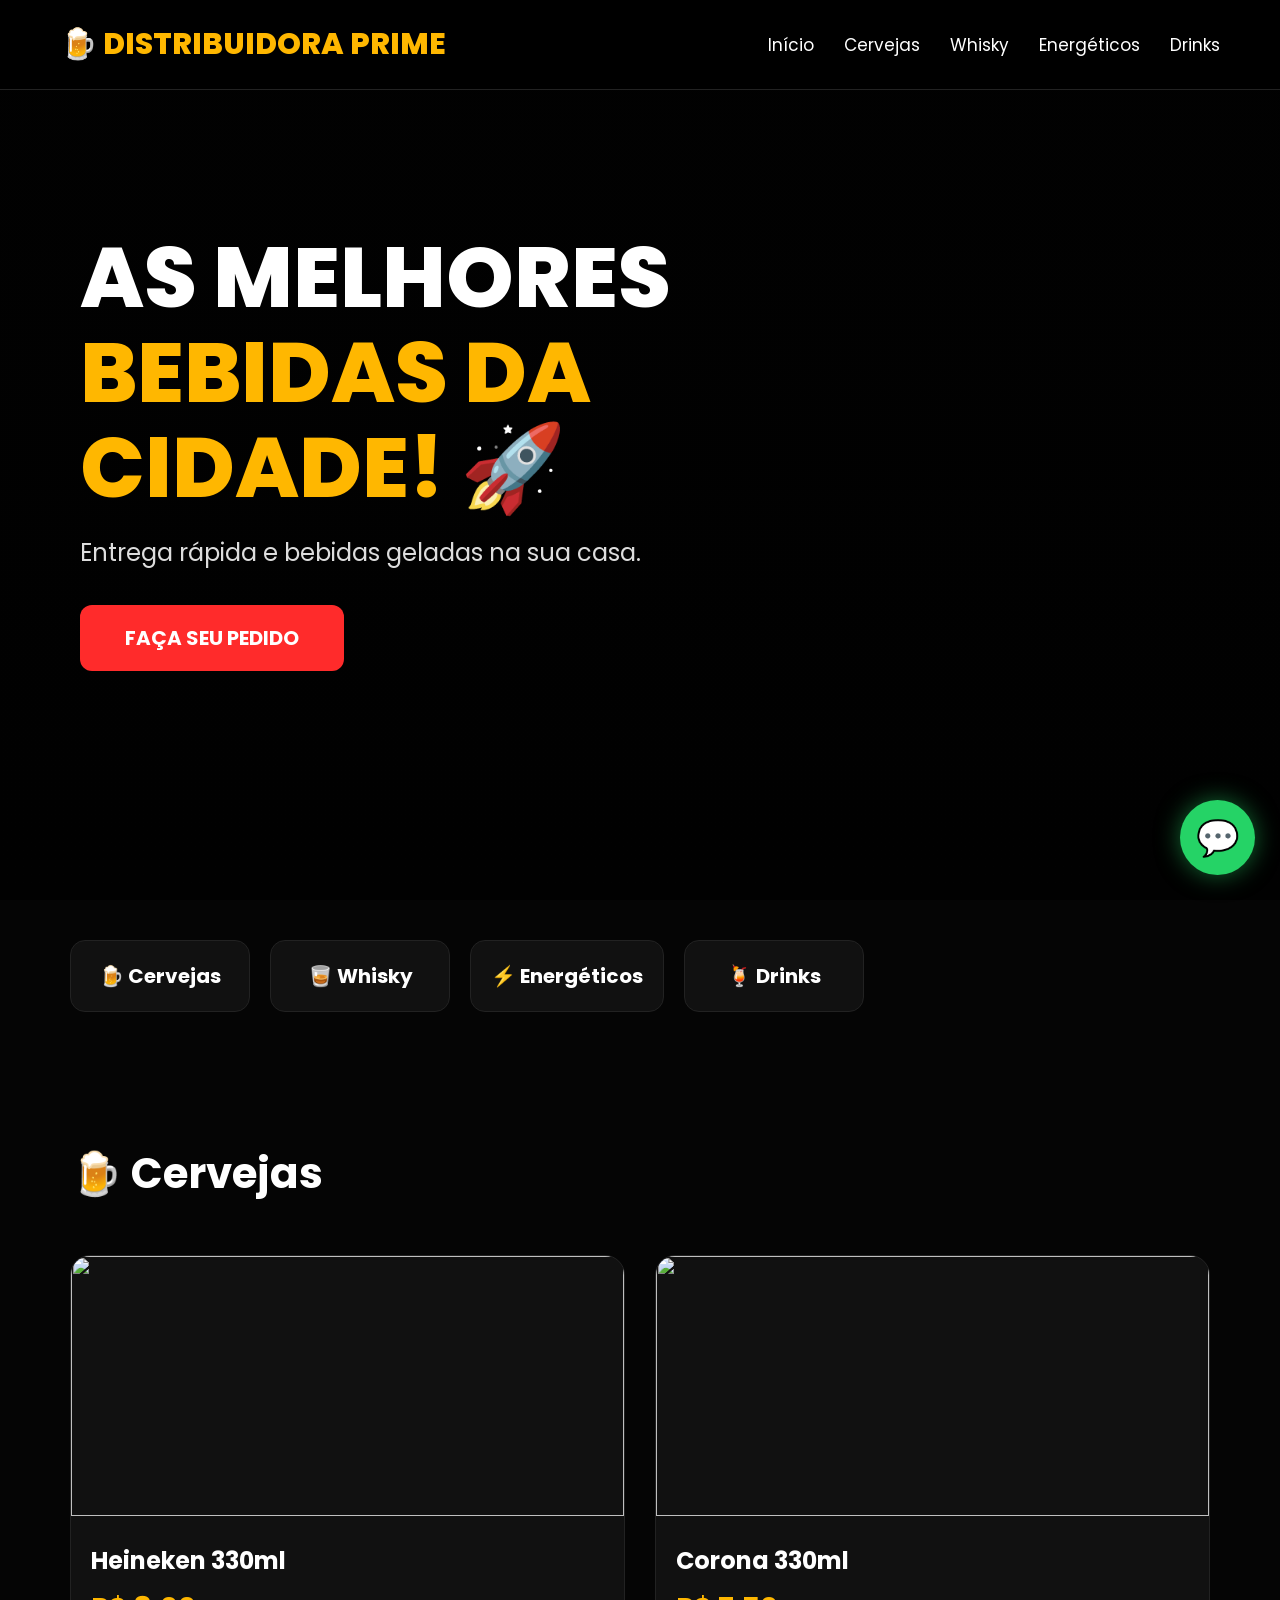
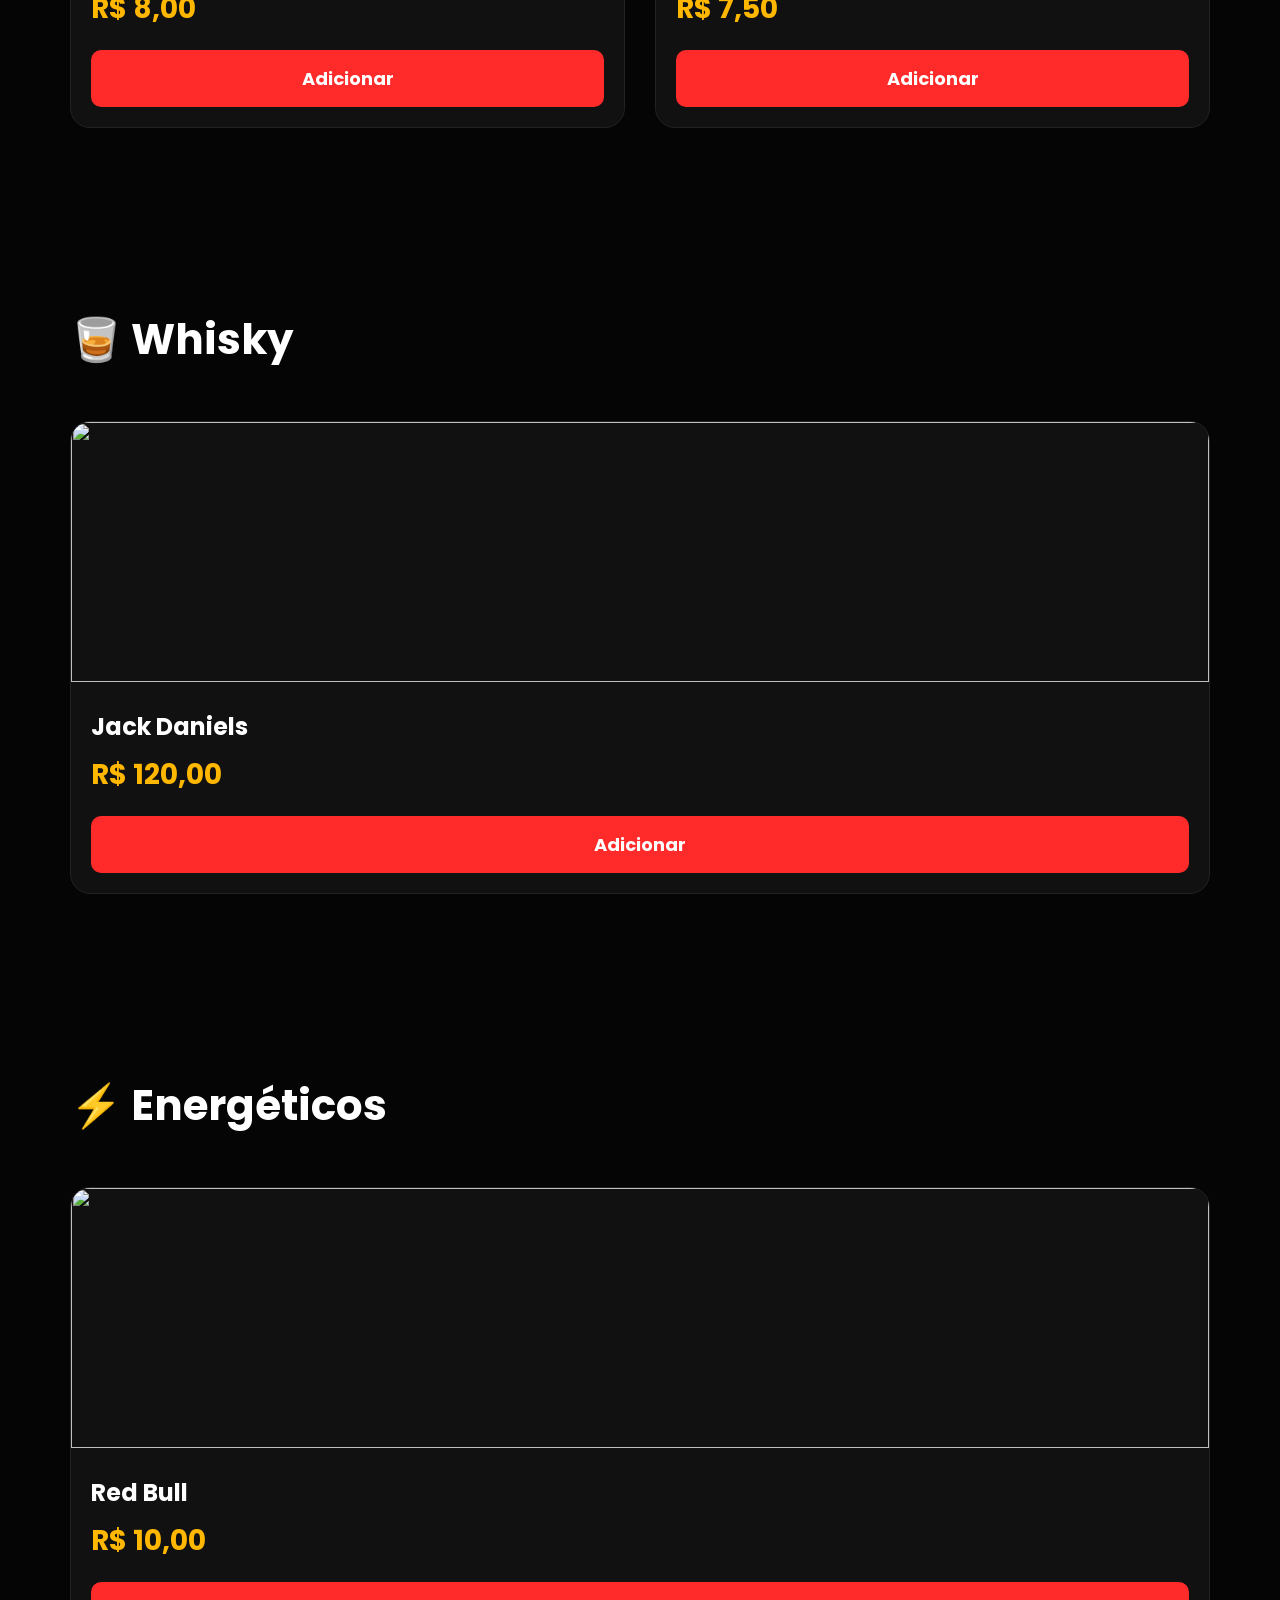
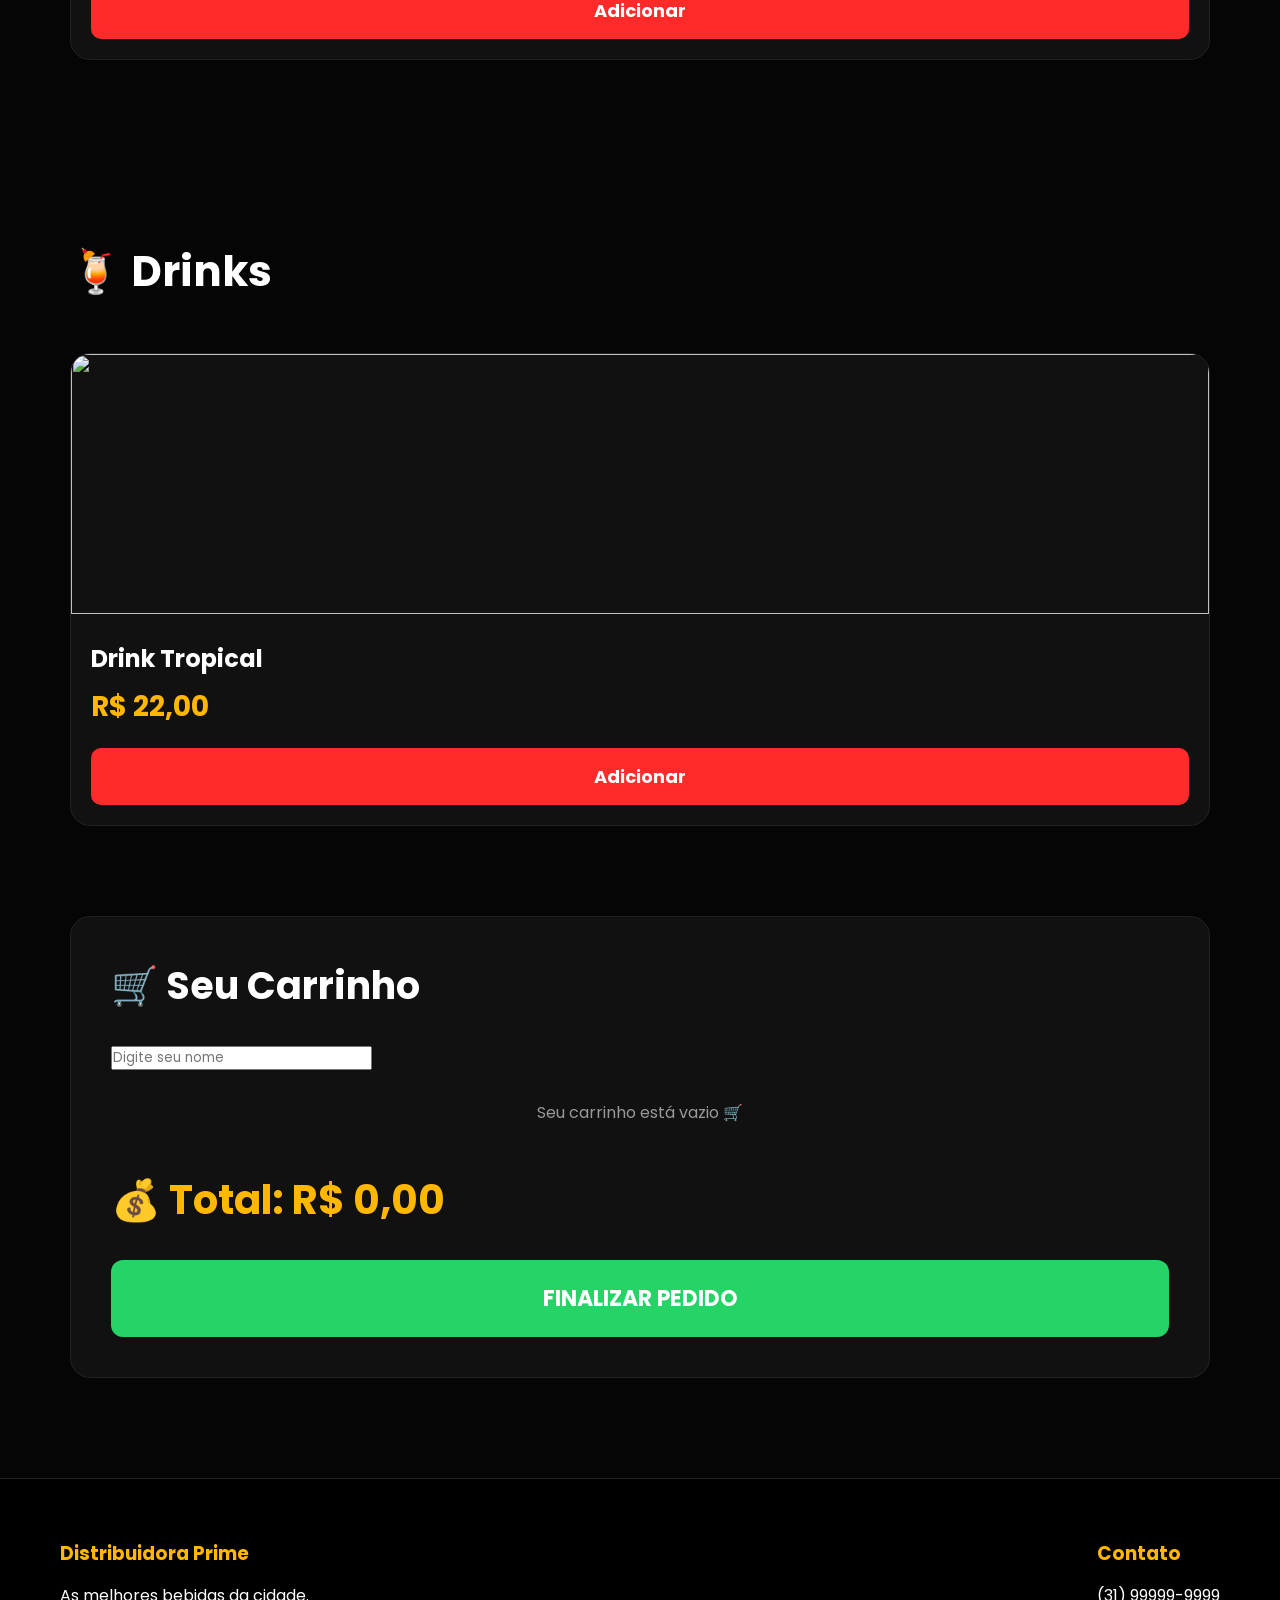
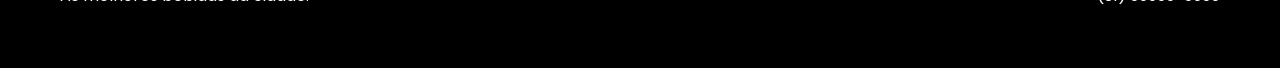
==== commit 821284c0: "jjjjjj" ====
--- a/index.html
+++ b/index.html
@@ -17,16 +17,6 @@
 </head>
 
 <body>
-
-<!-- LOADING -->
-
-<div id="loading">
-
-<div class="loader"></div>
-
-<h2>Distribuidora Prime</h2>
-
-</div>
 
 <!-- WHATSAPP -->
 
@@ -53,17 +43,13 @@
 
 <a href="index.html">Início</a>
 
-<a href="bebidas.html">Bebidas</a>
-
-<a href="combos.html">Combos</a>
-
-<a href="promocoes.html">Promoções</a>
-
-<a href="admin.html" class="admin-btn">
-
-Admin
-
-</a>
+<a href="#cervejas">Cervejas</a>
+
+<a href="#whisky">Whisky</a>
+
+<a href="#energeticos">Energéticos</a>
+
+<a href="#drinks">Drinks</a>
 
 </nav>
 
@@ -73,7 +59,7 @@
 
 <section class="hero">
 
-<div class="hero-content fade-up">
+<div class="hero-content">
 
 <h1>
 
@@ -103,35 +89,45 @@
 
 <section class="categorias">
 
-<div class="categoria">🍺 Cervejas</div>
-
-<div class="categoria">🥃 Whiskys</div>
-
-<div class="categoria">🍹 Drinks</div>
-
-<div class="categoria">⚡ Energéticos</div>
-
-<div class="categoria">🔥 Combos</div>
+<div class="categoria">
+
+🍺 Cervejas
+
+</div>
+
+<div class="categoria">
+
+🥃 Whisky
+
+</div>
+
+<div class="categoria">
+
+⚡ Energéticos
+
+</div>
+
+<div class="categoria">
+
+🍹 Drinks
+
+</div>
 
 </section>
 
 <!-- PRODUTOS -->
 
-<section class="produtos">
+<section class="produtos" id="cervejas">
 
 <div class="titulo">
 
-<h2>🍾 NOSSO CARDÁPIO</h2>
+<h2>🍺 Cervejas</h2>
 
 </div>
 
 <div class="grid-produtos">
 
-<!-- PRODUTO -->
-
-<div class="card fade-up">
-
-<div class="tag">TOP</div>
+<div class="card">
 
 <img src="https://images.unsplash.com/photo-1608270586620-248524c67de9?q=80&w=800">
 
@@ -155,11 +151,7 @@
 
 </div>
 
-<!-- PRODUTO -->
-
-<div class="card fade-up">
-
-<div class="tag">OFERTA</div>
+<div class="card">
 
 <img src="https://images.unsplash.com/photo-1566633806327-68e152aaf26d?q=80&w=800">
 
@@ -183,39 +175,23 @@
 
 </div>
 
-<!-- PRODUTO -->
-
-<div class="card fade-up">
-
-<div class="tag">🔥 HOT</div>
-
-<img src="https://images.unsplash.com/photo-1584225064785-c62a8b43d148?q=80&w=800">
-
-<div class="card-content">
-
-<h3>Budweiser</h3>
-
-<div class="preco">
-
-R$ 6,50
-
-</div>
-
-<button onclick="adicionarCarrinho('Budweiser',6.5)">
-
-Adicionar
-
-</button>
-
-</div>
-
-</div>
-
-<!-- PRODUTO -->
-
-<div class="card fade-up">
-
-<div class="tag">PREMIUM</div>
+</div>
+
+</section>
+
+<!-- WHISKY -->
+
+<section class="produtos" id="whisky">
+
+<div class="titulo">
+
+<h2>🥃 Whisky</h2>
+
+</div>
+
+<div class="grid-produtos">
+
+<div class="card">
 
 <img src="https://images.unsplash.com/photo-1622483767028-3f66f32aef97?q=80&w=800">
 
@@ -243,11 +219,91 @@
 
 </section>
 
+<!-- ENERGÉTICOS -->
+
+<section class="produtos" id="energeticos">
+
+<div class="titulo">
+
+<h2>⚡ Energéticos</h2>
+
+</div>
+
+<div class="grid-produtos">
+
+<div class="card">
+
+<img src="https://images.unsplash.com/photo-1629203851122-3726ecdf080e?q=80&w=800">
+
+<div class="card-content">
+
+<h3>Red Bull</h3>
+
+<div class="preco">
+
+R$ 10,00
+
+</div>
+
+<button onclick="adicionarCarrinho('Red Bull',10)">
+
+Adicionar
+
+</button>
+
+</div>
+
+</div>
+
+</div>
+
+</section>
+
+<!-- DRINKS -->
+
+<section class="produtos" id="drinks">
+
+<div class="titulo">
+
+<h2>🍹 Drinks</h2>
+
+</div>
+
+<div class="grid-produtos">
+
+<div class="card">
+
+<img src="https://images.unsplash.com/photo-1514362545857-3bc16c4c7d1b?q=80&w=800">
+
+<div class="card-content">
+
+<h3>Drink Tropical</h3>
+
+<div class="preco">
+
+R$ 22,00
+
+</div>
+
+<button onclick="adicionarCarrinho('Drink Tropical',22)">
+
+Adicionar
+
+</button>
+
+</div>
+
+</div>
+
+</div>
+
+</section>
+
 <!-- CARRINHO -->
 
 <section class="carrinho-area">
 
-<div class="carrinho fade-up">
+<div class="carrinho">
 
 <h2>
 
@@ -255,117 +311,24 @@
 
 </h2>
 
-<div id="carrinho-itens">
-
-<p class="vazio">
-
-Seu carrinho está vazio 🛒
-
-</p>
-
-</div>
-
-<!-- ENTREGA -->
-
-<div class="tipo-pedido">
-
-<h3>
-
-🚚 COMO VOCÊ QUER RECEBER?
-
-</h3>
-
-<div class="opcoes-entrega">
-
-<button
-id="btn-retirada"
-class="opcao ativo">
-
-🏪 Retirada
-
-</button>
-
-<button
-id="btn-entrega"
-class="opcao">
-
-🚚 Entrega
-
-</button>
-
-</div>
-
-</div>
-
-<!-- ENDEREÇO -->
-
-<div
-id="endereco-box"
-style="display:none;">
+<!-- NOME -->
 
 <input
 type="text"
-id="rua"
-placeholder="Digite sua rua">
-
-<input
-type="text"
-id="numero"
-placeholder="Número da residência">
-
-<input
-type="text"
-id="referencia"
-placeholder="Ponto de referência">
-
-<select id="bairro">
-
-<option value="">
-Selecione seu bairro
-</option>
-
-<option value="5">
-Centro - R$ 5
-</option>
-
-<option value="8">
-Santa Helena - R$ 8
-</option>
-
-<option value="10">
-Industrial - R$ 10
-</option>
-
-<option value="12">
-Novo Horizonte - R$ 12
-</option>
-
-<option value="15">
-Zona Rural - R$ 15
-</option>
-
-</select>
-
-</div>
-
-<!-- RETIRADA -->
-
-<div
-id="retirada-box"
-class="retirada-box">
-
-📍 Retirada:
-Av. Principal, 500 - Centro
-
-</div>
-
-<!-- TAXA -->
-
-<h3 id="taxa">
-
-🚚 Taxa de entrega: R$ 0,00
-
-</h3>
+id="cliente"
+placeholder="Digite seu nome">
+
+<!-- ITENS -->
+
+<div id="carrinho-itens">
+
+<p class="vazio">
+
+Seu carrinho está vazio 🛒
+
+</p>
+
+</div>
 
 <!-- TOTAL -->
 
--- a/style.css
+++ b/style.css
@@ -15,67 +15,15 @@
 overflow-x:hidden;
 }
 
-/* LOADING */
-
-#loading{
+/* HEADER */
+
+.header{
 
 position:fixed;
 top:0;
 left:0;
 
 width:100%;
-height:100vh;
-
-background:#000;
-
-display:flex;
-flex-direction:column;
-justify-content:center;
-align-items:center;
-
-z-index:99999;
-
-}
-
-.loader{
-
-width:80px;
-height:80px;
-
-border:8px solid #222;
-border-top:8px solid #ffb700;
-
-border-radius:50%;
-
-animation:girar 1s linear infinite;
-
-}
-
-@keyframes girar{
-
-100%{
-transform:rotate(360deg);
-}
-
-}
-
-#loading h2{
-
-margin-top:20px;
-font-size:32px;
-color:#ffb700;
-
-}
-
-/* HEADER */
-
-.header{
-
-position:fixed;
-top:0;
-left:0;
-
-width:100%;
 height:90px;
 
 background:#000;
@@ -252,21 +200,11 @@
 
 transition:0.3s;
 
-animation:flutuar 2s infinite;
-
 }
 
 .whatsapp:hover{
 
 transform:scale(1.1);
-
-}
-
-@keyframes flutuar{
-
-50%{
-transform:translateY(-8px);
-}
 
 }
 
@@ -574,12 +512,6 @@
 
 }
 
-.opcao:hover{
-
-transform:translateY(-3px);
-
-}
-
 .opcao.ativo{
 
 background:#ffb700;
@@ -702,32 +634,6 @@
 
 }
 
-/* ANIMAÇÃO */
-
-.fade-up{
-
-animation:fadeUp 1s ease;
-
-}
-
-@keyframes fadeUp{
-
-from{
-
-opacity:0;
-transform:translateY(40px);
-
-}
-
-to{
-
-opacity:1;
-transform:translateY(0);
-
-}
-
-}
-
 /* RESPONSIVO */
 
 @media(max-width:900px){
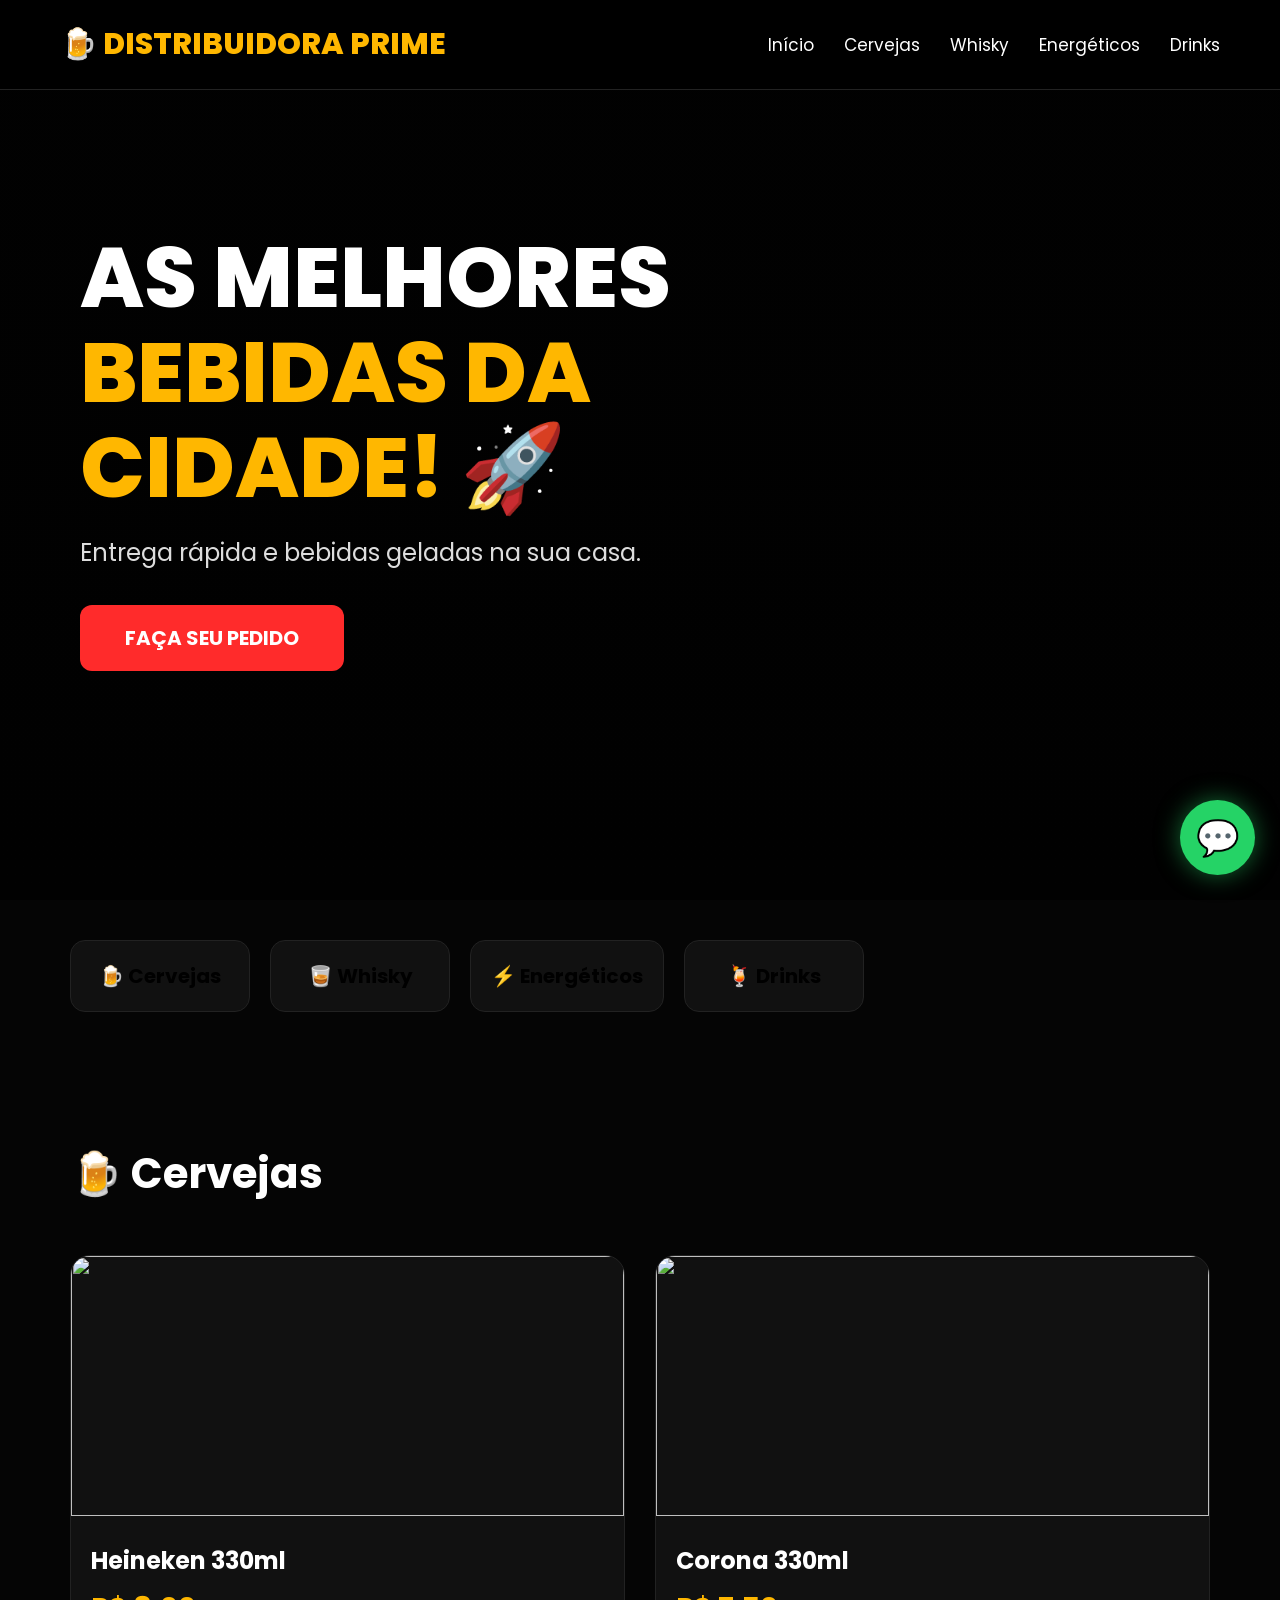
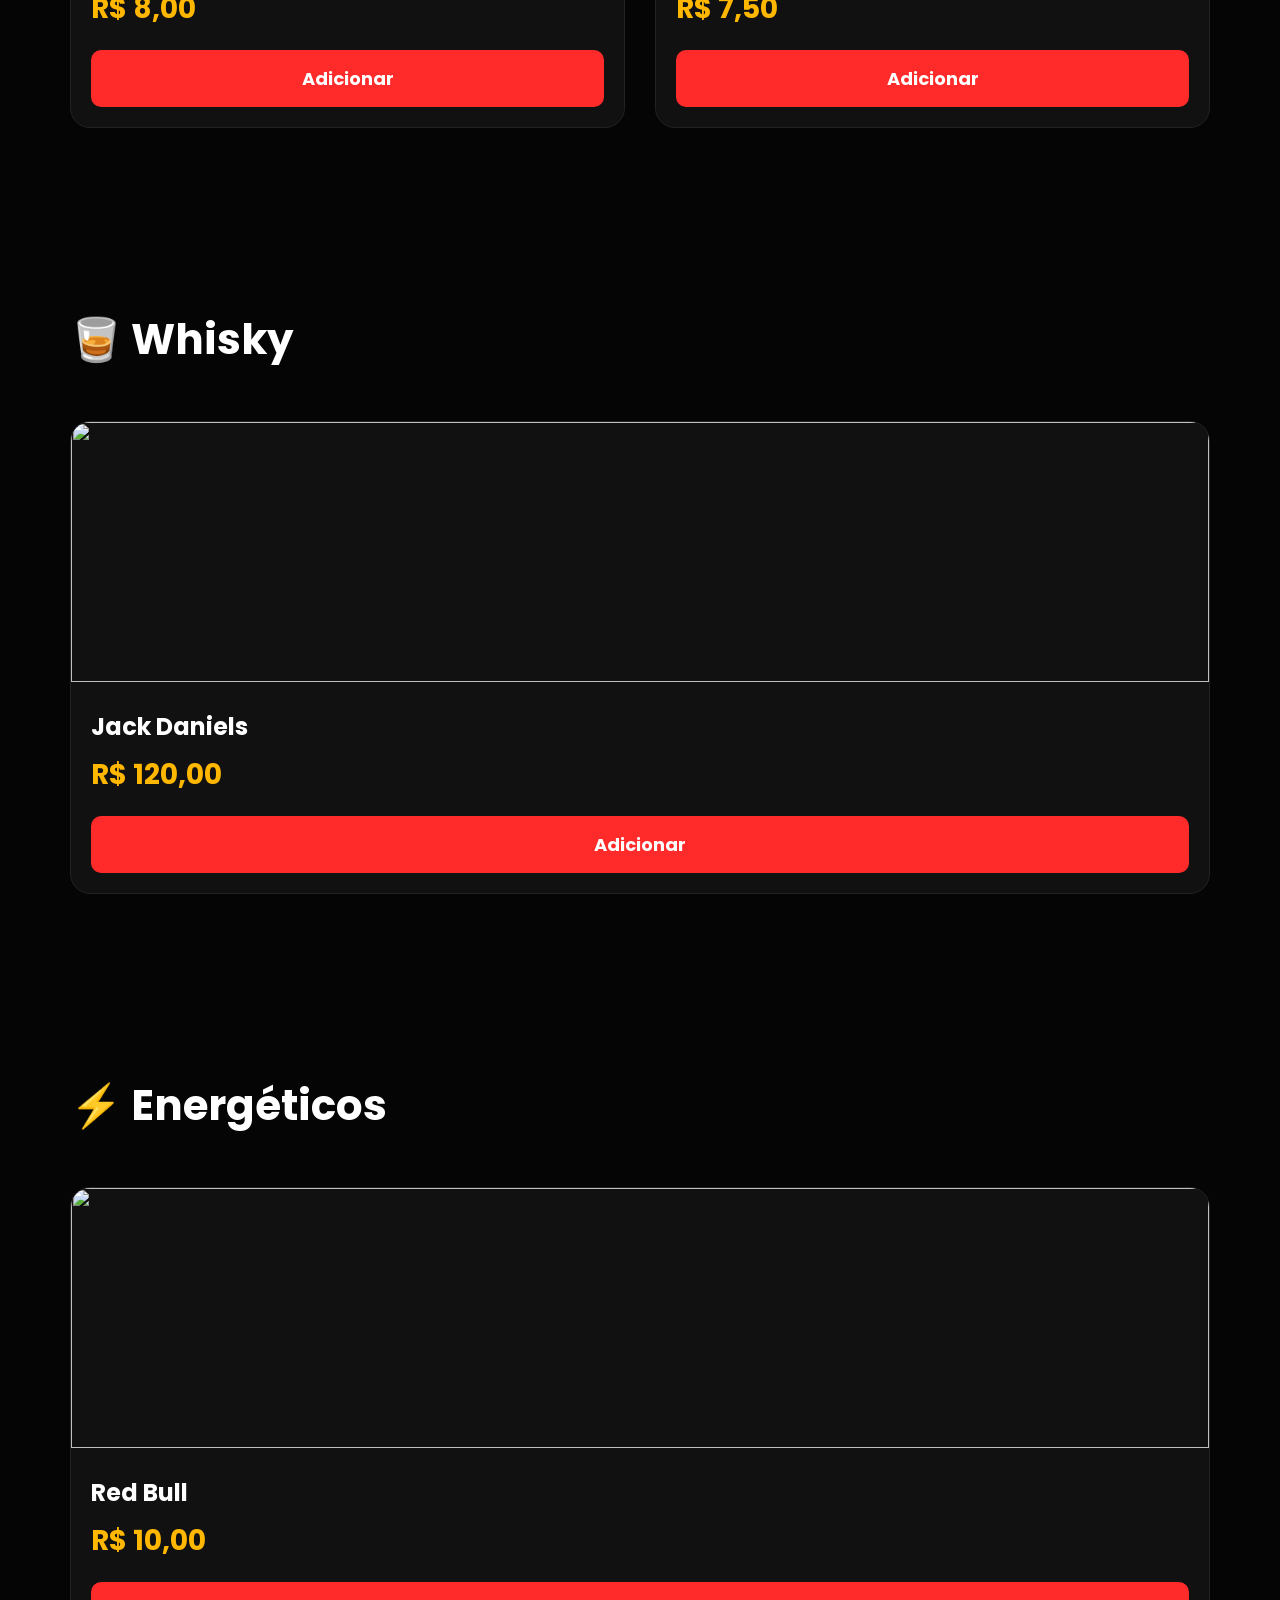
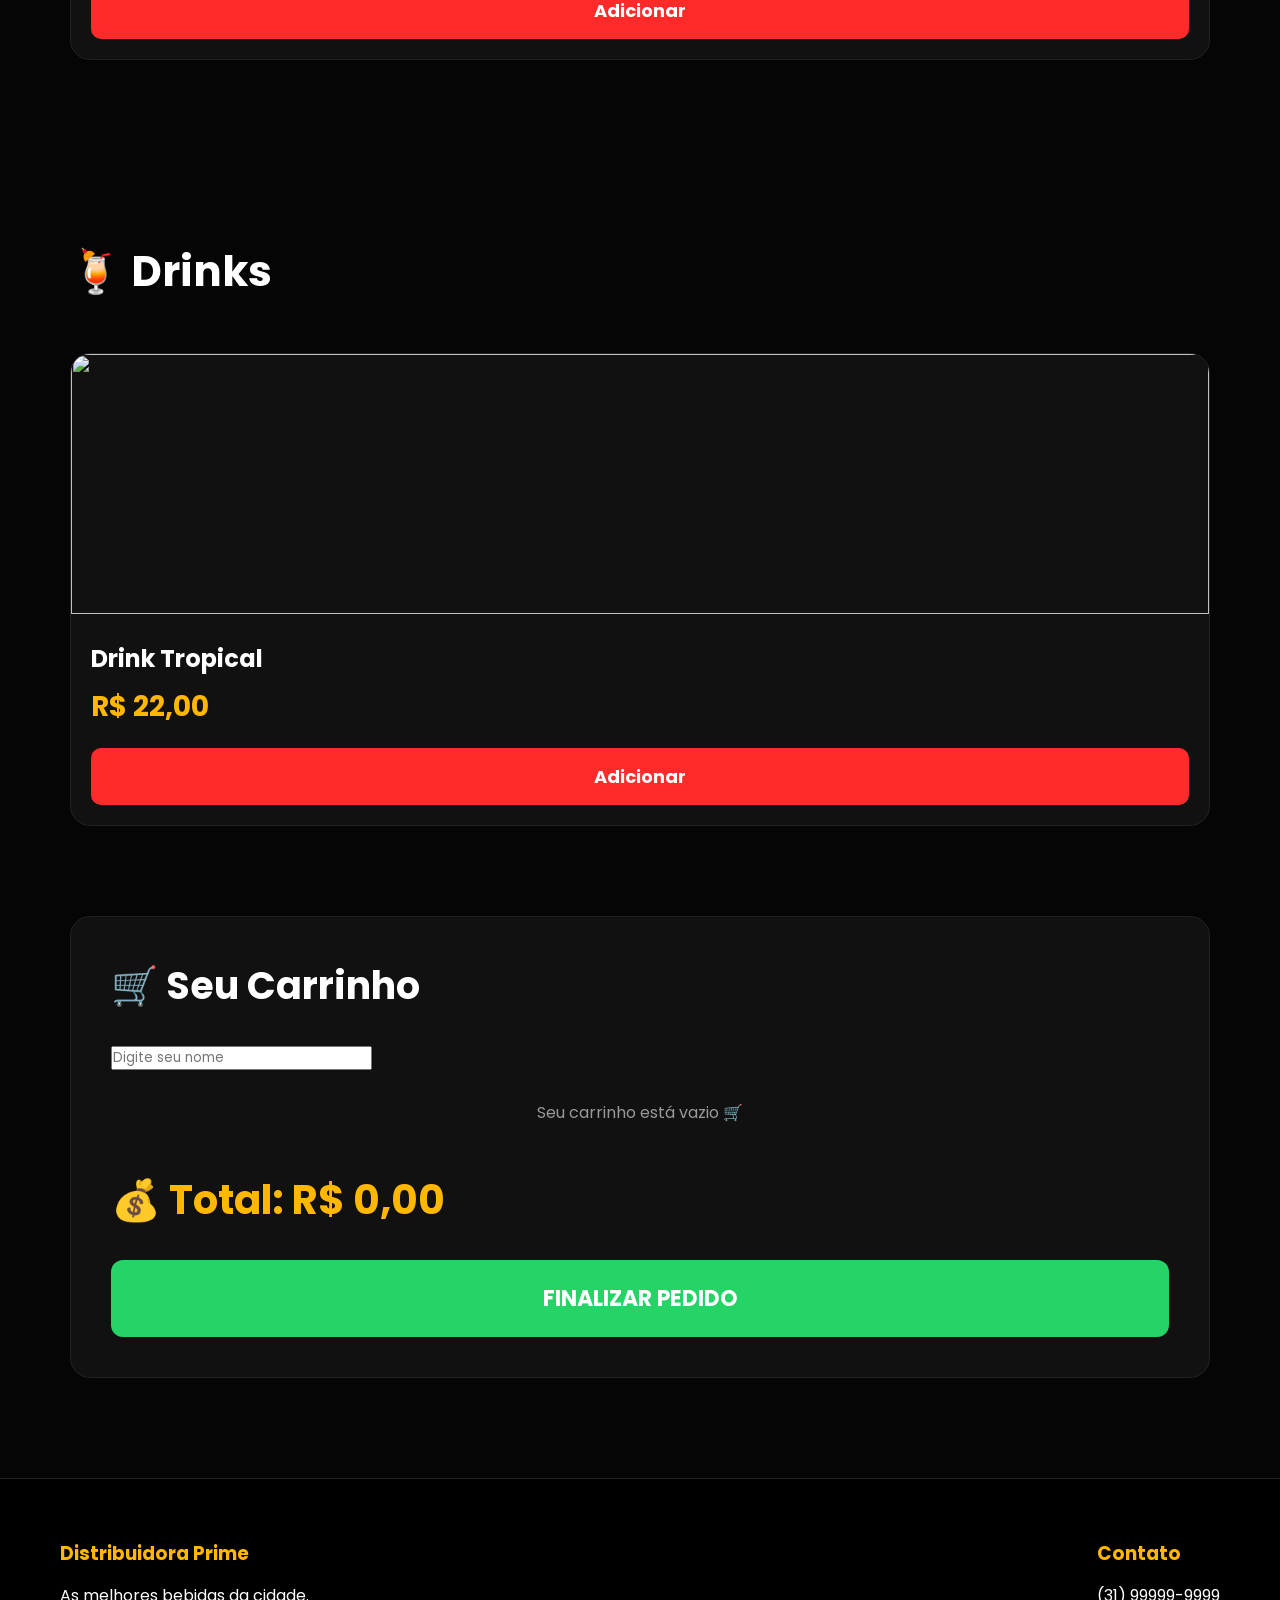
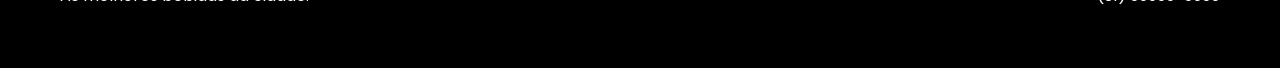
==== commit 53e09178: "çççç" ====
--- a/index.html
+++ b/index.html
@@ -89,29 +89,37 @@
 
 <section class="categorias">
 
-<div class="categoria">
+<button
+class="categoria"
+onclick="abrirCategoria('cervejas')">
 
 🍺 Cervejas
 
-</div>
-
-<div class="categoria">
+</button>
+
+<button
+class="categoria"
+onclick="abrirCategoria('whisky')">
 
 🥃 Whisky
 
-</div>
-
-<div class="categoria">
+</button>
+
+<button
+class="categoria"
+onclick="abrirCategoria('energeticos')">
 
 ⚡ Energéticos
 
-</div>
-
-<div class="categoria">
+</button>
+
+<button
+class="categoria"
+onclick="abrirCategoria('drinks')">
 
 🍹 Drinks
 
-</div>
+</button>
 
 </section>
 
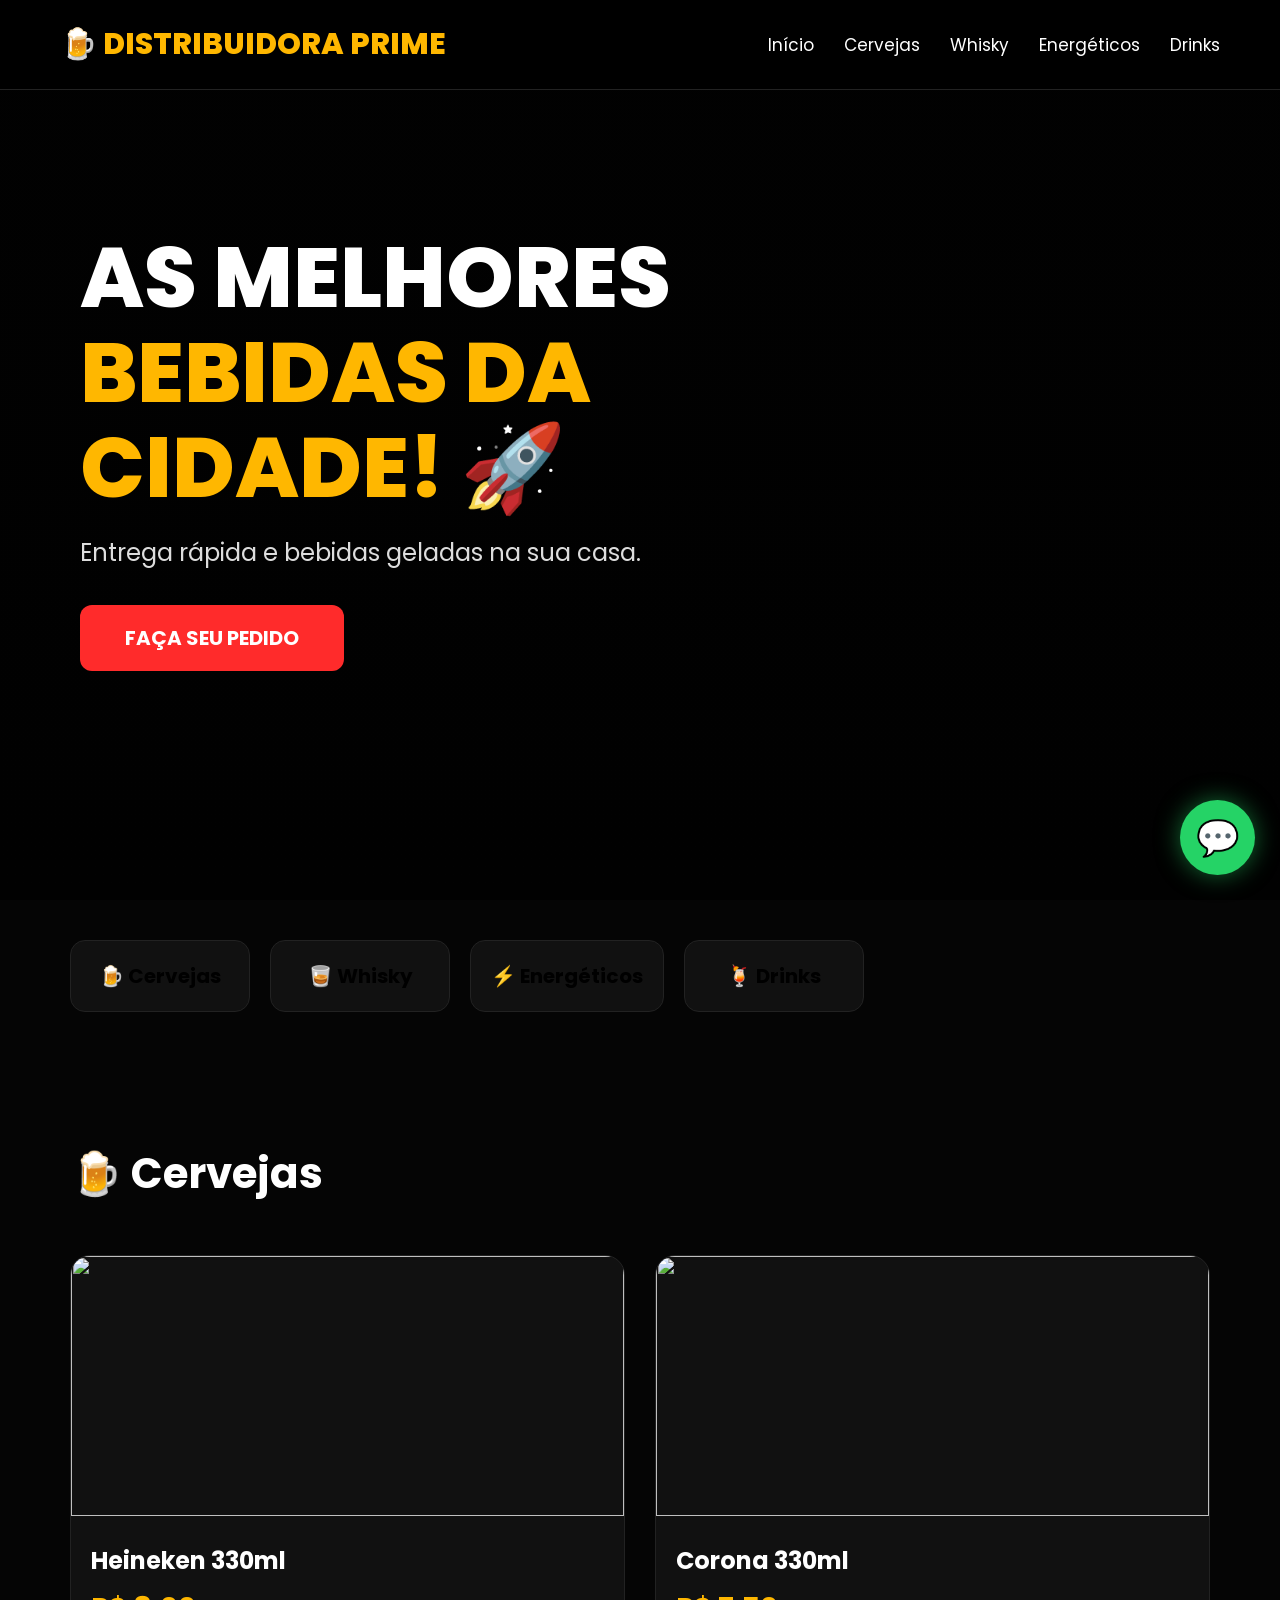
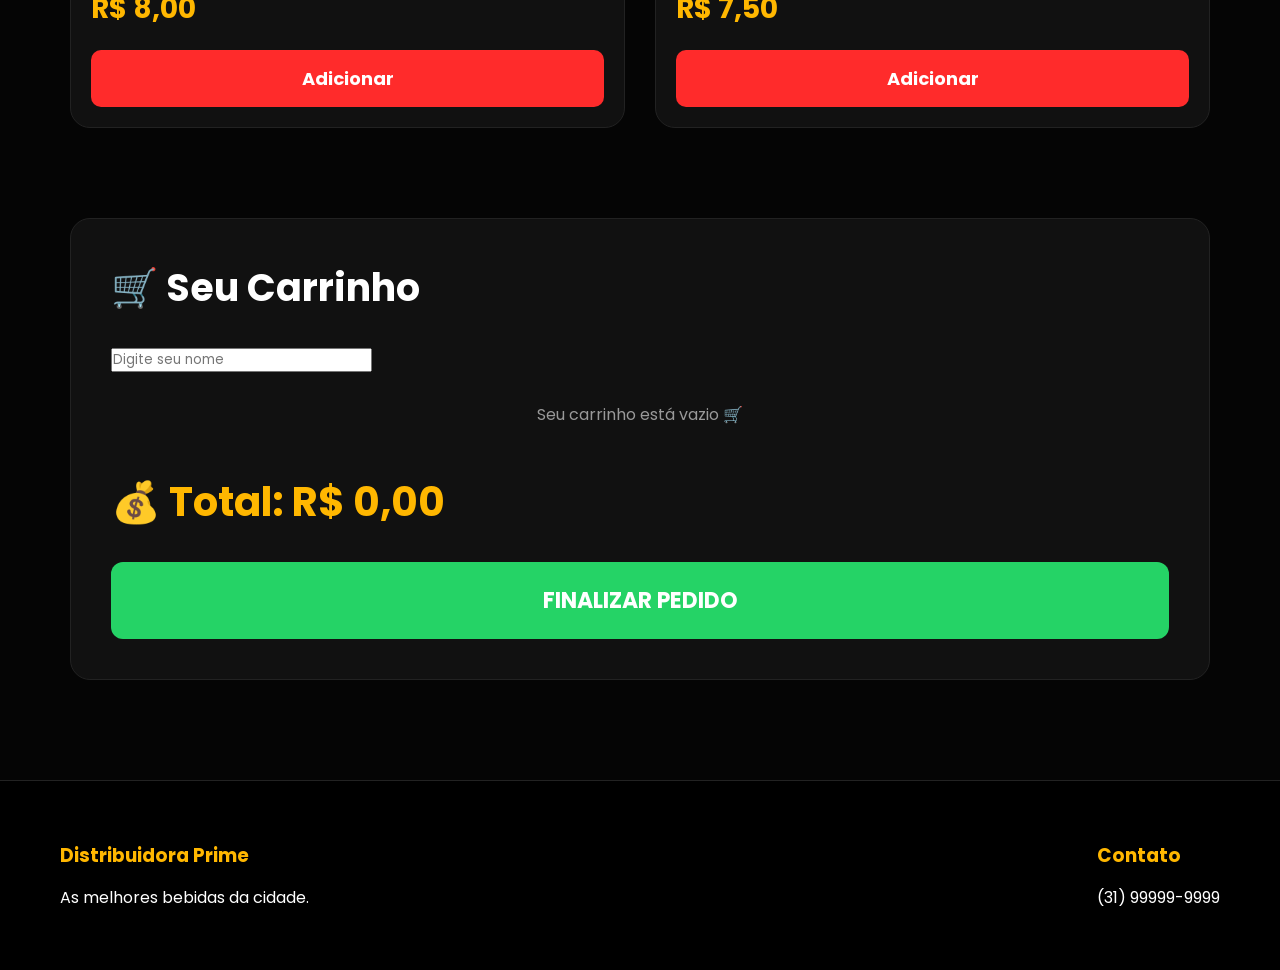
==== commit 6212aae9: "ww" ====
--- a/index.html
+++ b/index.html
@@ -125,7 +125,7 @@
 
 <!-- PRODUTOS -->
 
-<section class="produtos" id="cervejas">
+<section class="produtos categoria-box" id="cervejas">
 
 <div class="titulo">
 
@@ -188,8 +188,7 @@
 </section>
 
 <!-- WHISKY -->
-
-<section class="produtos" id="whisky">
+<section class="produtos categoria-box" id="whisky" style="display:none;">
 
 <div class="titulo">
 
@@ -228,8 +227,7 @@
 </section>
 
 <!-- ENERGÉTICOS -->
-
-<section class="produtos" id="energeticos">
+<section class="produtos categoria-box" id="energeticos" style="display:none;">
 
 <div class="titulo">
 
@@ -269,7 +267,7 @@
 
 <!-- DRINKS -->
 
-<section class="produtos" id="drinks">
+<section class="produtos categoria-box" id="drinks" style="display:none;">
 
 <div class="titulo">
 
